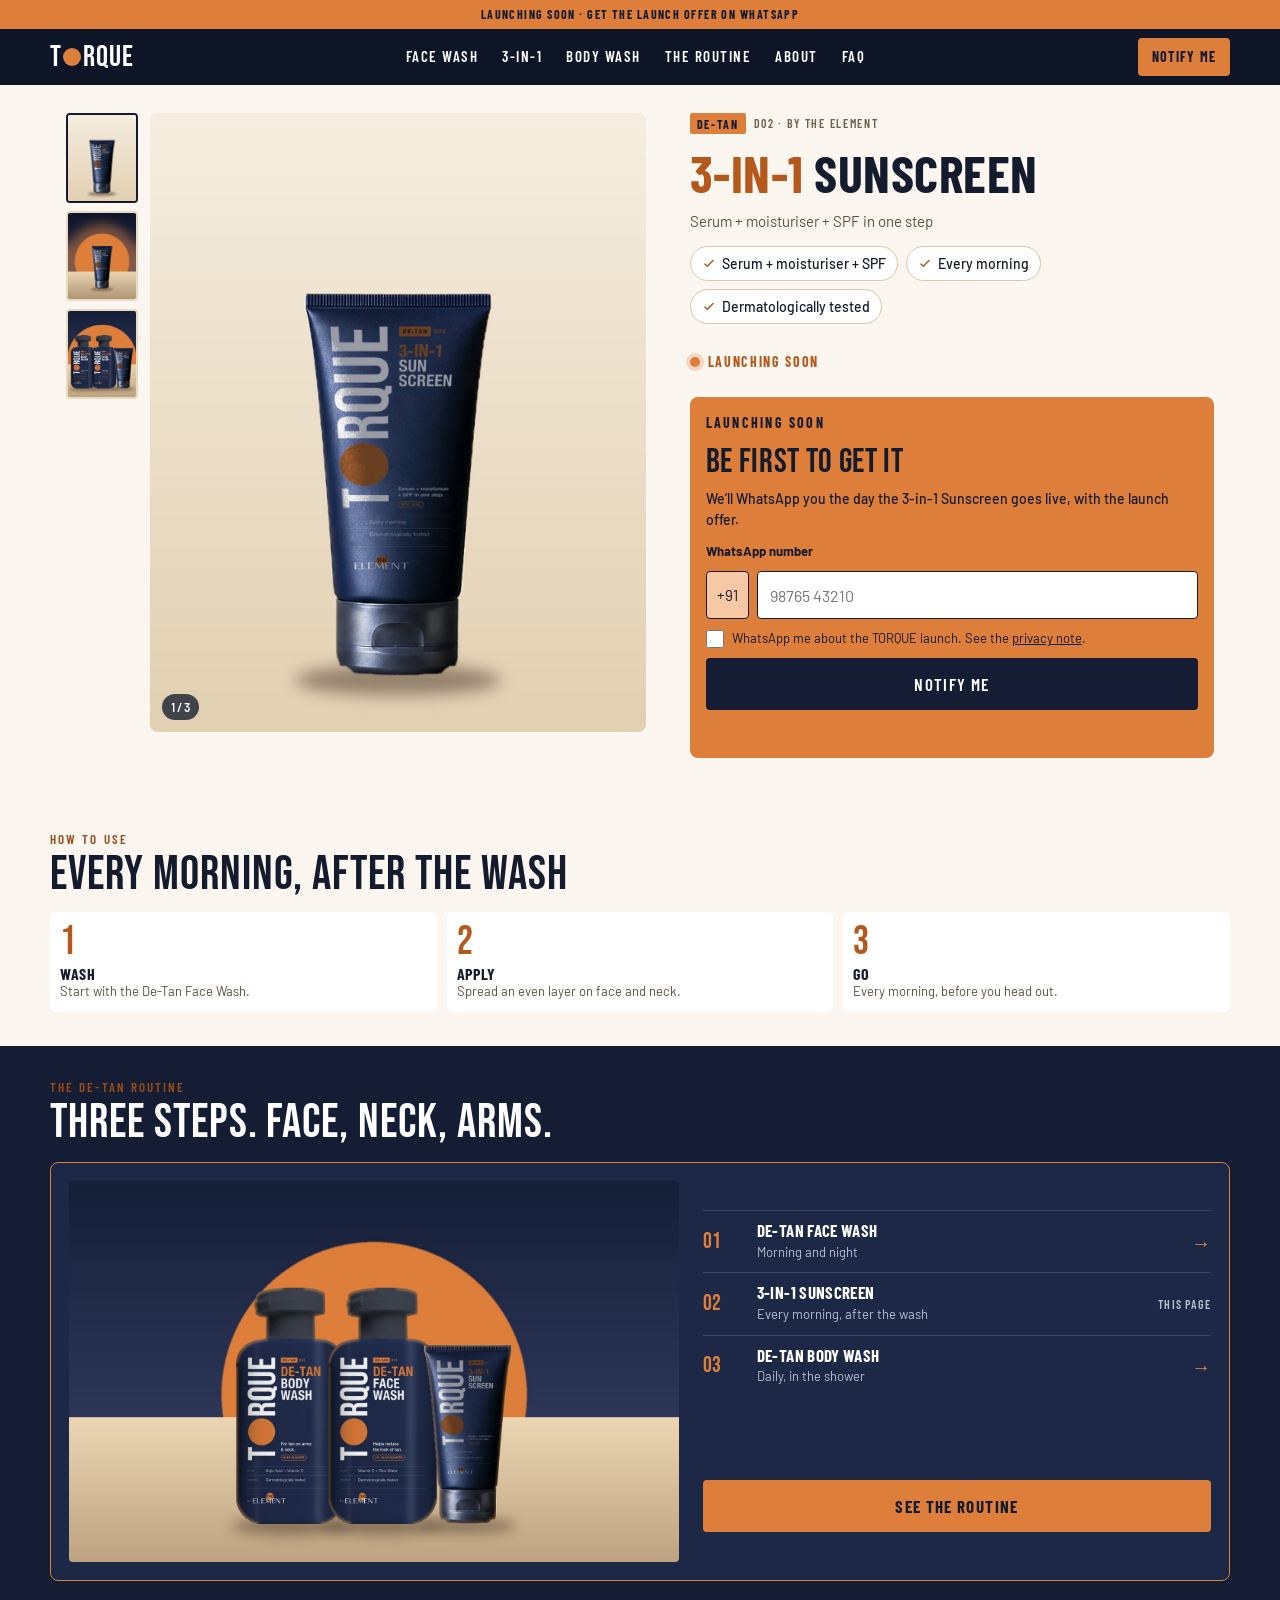
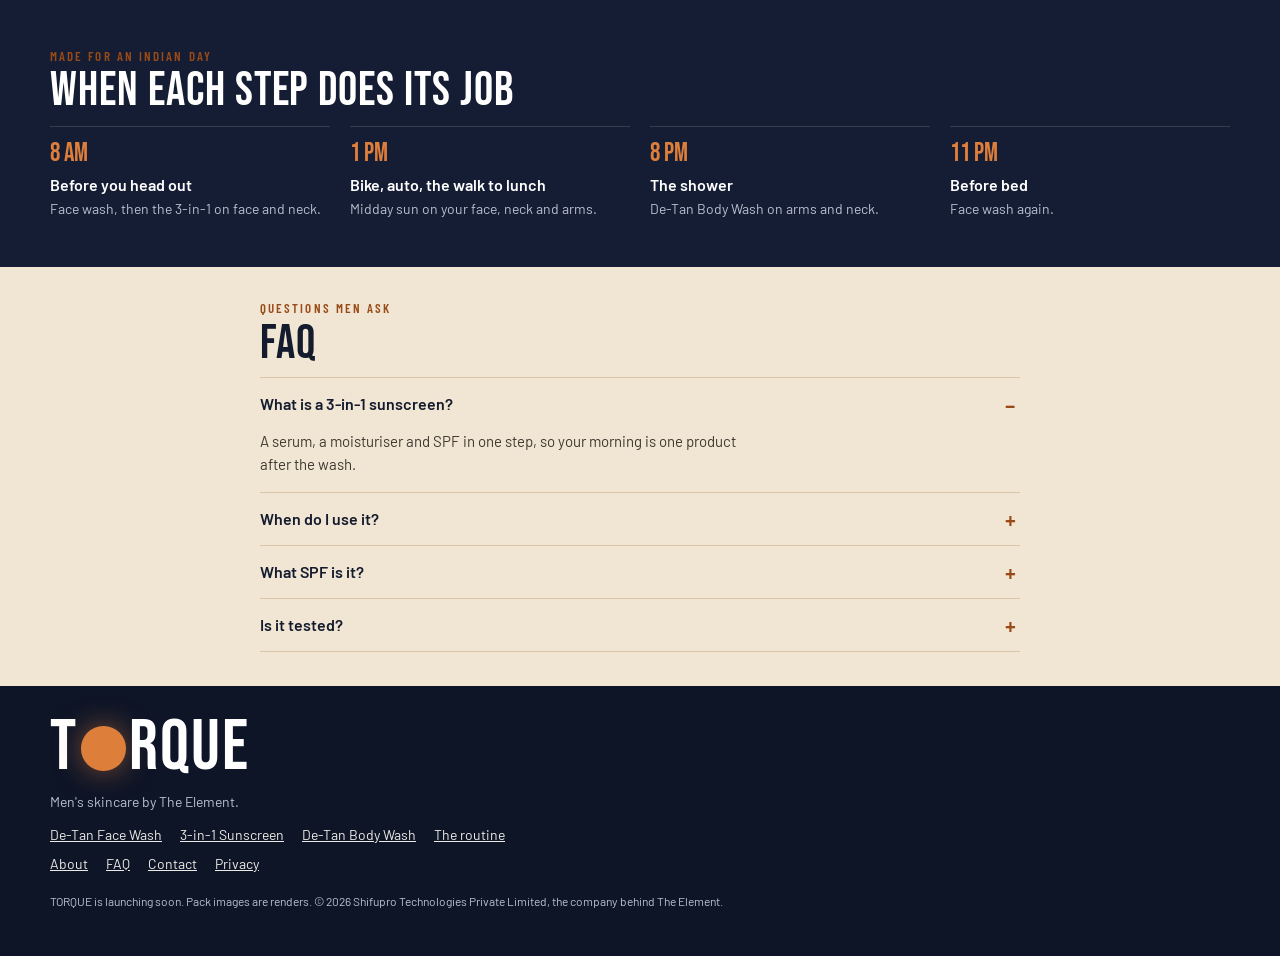
==== 3-in-1-sunscreen/index.html @ 4e51af09 "torquemen.com pre-launch site: home, 3 product pages, routine, about, FAQ, contact, privacy Co-Autho" ====
<!doctype html>
<html lang="en">
<head>
<meta charset="utf-8">
<meta name="viewport" content="width=device-width,initial-scale=1,viewport-fit=cover">
<title>TORQUE 3-in-1 Sunscreen · launching soon</title>
<meta name="description" content="TORQUE 3-in-1 Sunscreen: serum, moisturiser and SPF in one step. Every morning, after the De-Tan Face Wash.">
<meta name="robots" content="noindex, nofollow">
<meta name="theme-color" content="#0e1527">
<link rel="canonical" href="https://torquemen.com/3-in-1-sunscreen/">
<meta property="og:type" content="website">
<meta property="og:title" content="TORQUE 3-in-1 Sunscreen · launching soon">
<meta property="og:description" content="TORQUE 3-in-1 Sunscreen: serum, moisturiser and SPF in one step. Every morning, after the De-Tan Face Wash.">
<meta property="og:url" content="https://torquemen.com/3-in-1-sunscreen/">
<meta property="og:image" content="https://torquemen.com/img/og.jpg">
<link rel="icon" href="../favicon.svg" type="image/svg+xml">
<link rel="preconnect" href="https://fonts.googleapis.com">
<link rel="preconnect" href="https://fonts.gstatic.com" crossorigin>
<link rel="stylesheet" href="https://fonts.googleapis.com/css2?family=Barlow:wght@400;500;600;700&family=Barlow+Condensed:wght@500;600;700&family=Bebas+Neue&display=swap">
<link rel="stylesheet" href="../site.css">
</head>
<body class="light has-bar">
<a class="strip" href="#notify">Launching soon · get the launch offer on WhatsApp</a>
<header class="site wrap">
  <div class="in">
    <div style="display:flex;align-items:center;gap:4px">
      <button class="icon-btn menu-btn" type="button" aria-label="Menu" aria-expanded="false" aria-controls="menu"><svg width="24" height="24" viewBox="0 0 24 24" fill="none" stroke="currentColor" stroke-width="1.8" stroke-linecap="round" aria-hidden="true"><path d="M4 7h16M4 12h16M4 17h16"/></svg></button>
      <a class="mark" href="../" aria-label="TORQUE home"><span aria-hidden="true">T</span><i aria-hidden="true"></i><span aria-hidden="true">RQUE</span></a>
    </div>
    <nav class="main" aria-label="Main"><a href="../de-tan-face-wash/">Face wash</a><a href="../3-in-1-sunscreen/">3-in-1</a><a href="../de-tan-body-wash/">Body wash</a><a href="../routine/">The routine</a><a href="../about/">About</a><a href="../faq/">FAQ</a></nav>
    <a class="btn btn-sun hdr-cta" href="#notify">Notify me</a>
  </div>
</header>
<nav class="menu" id="menu" aria-label="Menu"><a href="../de-tan-face-wash/">Face wash<small>3% Niacinamide + Vitamin C + Rice Water</small></a><a href="../3-in-1-sunscreen/">3-in-1<small>Serum + moisturiser + SPF in one step</small></a><a href="../de-tan-body-wash/">Body wash<small>Niacinamide + Kojic Acid + Vitamin C</small></a><a href="../routine/">The routine<small>All 3, step by step</small></a><a href="../about/">About<small>TORQUE by The Element</small></a><a href="../faq/">FAQ</a><a href="../contact/">Contact</a></nav>
<main>
<div class="pdp">
  <section class="gallery" aria-label="Photos">
    <div class="stage"><img src="../img/sunscreen-sand.jpg" width="1200" height="1500" alt="TORQUE 3-in-1 Sunscreen, navy tube with an orange dot, on warm sand"><img src="../img/sunscreen-sun.jpg" width="1200" height="1500" alt="TORQUE 3-in-1 Sunscreen in front of a rising orange sun" hidden loading="lazy"><img src="../img/lineup-sun.jpg" width="1200" height="1500" alt="The TORQUE De-Tan routine: body wash, face wash and 3-in-1 sunscreen" hidden loading="lazy"><span class="count"><span id="shotNo">1</span> / 3</span></div>
    <div class="thumbs"><button type="button" aria-label="Photo 1" aria-pressed="true"><img src="../img/sunscreen-sand.jpg" alt="" loading="lazy"></button><button type="button" aria-label="Photo 2" aria-pressed="false"><img src="../img/sunscreen-sun.jpg" alt="" loading="lazy"></button><button type="button" aria-label="Photo 3" aria-pressed="false"><img src="../img/lineup-sun.jpg" alt="" loading="lazy"></button></div>
  </section>
  <section class="info" aria-labelledby="h1">
    <div class="tagrow"><span class="tag">DE-TAN</span><span>D02 · BY THE ELEMENT</span></div>
    <h1 id="h1"><em>3-in-1</em> Sunscreen</h1>
    <p class="sub">Serum + moisturiser + SPF in one step</p>
    <div class="chips"><span class="chip"><svg width="14" height="14" viewBox="0 0 24 24" fill="none" stroke="#b4581c" stroke-width="2.6" stroke-linecap="round" stroke-linejoin="round" aria-hidden="true"><path d="M5 12l4 4 10-10"/></svg>Serum + moisturiser + SPF</span><span class="chip"><svg width="14" height="14" viewBox="0 0 24 24" fill="none" stroke="#b4581c" stroke-width="2.6" stroke-linecap="round" stroke-linejoin="round" aria-hidden="true"><path d="M5 12l4 4 10-10"/></svg>Every morning</span><span class="chip"><svg width="14" height="14" viewBox="0 0 24 24" fill="none" stroke="#b4581c" stroke-width="2.6" stroke-linecap="round" stroke-linejoin="round" aria-hidden="true"><path d="M5 12l4 4 10-10"/></svg>Dermatologically tested</span></div>
    <p class="soon"><i aria-hidden="true"></i>Launching soon</p>
    <form class="signup" id="notify" novalidate>
  <p class="eyebrow">Launching soon</p>
  <h2 class="h2">Be first to get it</h2>
  <p>We’ll WhatsApp you the day the 3-in-1 Sunscreen goes live, with the launch offer.</p>
  <div class="fields" style="display:flex;flex-direction:column;gap:10px">
    <label class="l" for="wa-n">WhatsApp number</label>
    <div class="row"><span class="cc">+91</span><input id="wa-n" type="tel" inputmode="numeric" autocomplete="tel-national" placeholder="98765 43210" maxlength="16" required></div>
    <label class="consent"><input type="checkbox" required> <span>WhatsApp me about the TORQUE launch. See the <a href="../privacy/">privacy note</a>.</span></label>
    <button class="btn btn-night" type="submit">Notify me</button>
  </div>
  <div class="msg" role="status" aria-live="polite"></div>
</form>
  </section>
</div>
<section class="sec paper wrap" aria-labelledby="h-how">
  <div class="in"><p class="eyebrow">How to use</p><h2 class="h2" id="h-how" style="margin-bottom:14px">Every morning, after the wash</h2><div class="how"><div><b>1</b><strong>Wash</strong><span>Start with the De-Tan Face Wash.</span></div><div><b>2</b><strong>Apply</strong><span>Spread an even layer on face and neck.</span></div><div><b>3</b><strong>Go</strong><span>Every morning, before you head out.</span></div></div></div>
</section>

<section class="sec wrap night" aria-labelledby="h-routine">
  <div class="in"><p class="eyebrow">The De-Tan routine</p><h2 class="h2" id="h-routine" style="color:#fff;margin-bottom:16px">Three steps. Face, neck, arms.</h2><div class="rcard">
  <img class="pic" src="../img/lineup-sun.jpg" width="1600" height="1000" alt="The three TORQUE De-Tan packs in a row in front of a low orange sun" loading="lazy">
  <div class="rsteps"><a class="rstep" href="../de-tan-face-wash/"><b>01</b><div><strong>De-Tan Face Wash</strong><span>Morning and night</span></div><span class="arrow" aria-hidden="true">→</span></a><a class="rstep" href="../3-in-1-sunscreen/"><b>02</b><div><strong>3-in-1 Sunscreen</strong><span>Every morning, after the wash</span></div><span style="font:600 12px/1 var(--f-cond);letter-spacing:.1em;text-transform:uppercase;color:var(--mist2)">This page</span></a><a class="rstep" href="../de-tan-body-wash/"><b>03</b><div><strong>De-Tan Body Wash</strong><span>Daily, in the shower</span></div><span class="arrow" aria-hidden="true">→</span></a></div>
  <a class="btn btn-sun" href="../routine/">See the routine</a>
</div></div>
</section>
<section class="sec wrap night" aria-labelledby="h-day">
  <div class="in">
    <p class="eyebrow">Made for an Indian day</p>
    <h2 class="h2" id="h-day" style="color:#fff;margin-bottom:12px">When each step does its job</h2>
    <div class="times"><div class="time"><b>8 AM</b><div><strong>Before you head out</strong><span>Face wash, then the 3-in-1 on face and neck.</span></div></div><div class="time"><b>1 PM</b><div><strong>Bike, auto, the walk to lunch</strong><span>Midday sun on your face, neck and arms.</span></div></div><div class="time"><b>8 PM</b><div><strong>The shower</strong><span>De-Tan Body Wash on arms and neck.</span></div></div><div class="time"><b>11 PM</b><div><strong>Before bed</strong><span>Face wash again.</span></div></div></div>
  </div>
</section>
<section class="sec sand wrap" aria-labelledby="h-faq">
  <div class="in faq"><p class="eyebrow">Questions men ask</p><h2 class="h2" id="h-faq" style="margin-bottom:10px">FAQ</h2><div class="faq-list"><details open><summary>What is a 3-in-1 sunscreen?</summary><p>A serum, a moisturiser and SPF in one step, so your morning is one product after the wash.</p></details><details><summary>When do I use it?</summary><p>Every morning, after the De-Tan Face Wash, on face and neck.</p></details><details><summary>What SPF is it?</summary><p>We will share the full details at launch. Join the WhatsApp list to get them first.</p></details><details><summary>Is it tested?</summary><p>Yes. It is dermatologically tested.</p></details></div></div>
</section>
</main>
<footer class="site wrap">
  <div class="in">
    <span class="mark" role="img" aria-label="TORQUE"><span aria-hidden="true">T</span><i aria-hidden="true"></i><span aria-hidden="true">RQUE</span></span>
    <p>Men's skincare by The Element.</p>
    <nav aria-label="Products"><a href="../de-tan-face-wash/">De-Tan Face Wash</a><a href="../3-in-1-sunscreen/">3-in-1 Sunscreen</a><a href="../de-tan-body-wash/">De-Tan Body Wash</a><a href="../routine/">The routine</a></nav>
    <nav aria-label="Help"><a href="../about/">About</a><a href="../faq/">FAQ</a><a href="../contact/">Contact</a><a href="../privacy/">Privacy</a></nav>
    <p class="note">TORQUE is launching soon. Pack images are renders. © 2026 Shifupro Technologies Private Limited, the company behind The Element.</p>
  </div>
</footer>
<div class="bar" aria-label="Launch list">
  <div class="nm">3-in-1 Sunscreen<span>Launching soon</span></div>
  <a class="btn btn-sun" href="#notify">Notify me</a>
</div>
<div class="toast" id="toast" role="status" aria-live="polite"></div>
<script src="../site.js" defer></script>
</body>
</html>
---- site.css ----
/* torquemen.com · TORQUE by The Element · pre-launch site (Sun direction, 2026-11-12) */
:root{
  --night:#141d33; --deep:#0e1527; --deeper:#0b1120; --card:#1d2846; --reel:#26355a;
  --paper:#fbf7f0; --sand:#f1e6d4; --sand2:#e9dbc3; --sand3:#f9f3ea; --sandline:#d9c7a8;
  --rust:#9a4a17; --earth:#5a5040; --earth2:#3f3a30;
  --ink:#141b2d; --bone:#ecebe6; --mist:#c9cfdb; --mist2:#b9c0d0;
  --sun:#de7e3b; --sun-lt:#f0a46b;
  --f-mark:"Bebas Neue",Impact,"Arial Narrow",sans-serif;
  --f-cond:"Barlow Condensed","Arial Narrow","Helvetica Neue",sans-serif;
  --f-body:Barlow,"Helvetica Neue",Arial,sans-serif;
  --gl:max(16px,env(safe-area-inset-left,0px)); --gr:max(16px,env(safe-area-inset-right,0px));
}
*{box-sizing:border-box}
html{-webkit-text-size-adjust:100%;scroll-behavior:smooth;scroll-padding-top:72px}
body{margin:0;background:var(--deep);color:var(--bone);font:400 15px/1.5 var(--f-body);-webkit-font-smoothing:antialiased}
body.light{background:var(--paper);color:var(--ink)}
img{max-width:100%;display:block}
a{color:inherit}
button,input{font:inherit;color:inherit}
:focus-visible{outline:2px solid var(--sun);outline-offset:2px}
.wrap{padding-left:var(--gl);padding-right:var(--gr)}
.in{max-width:1180px;margin:0 auto}
.eyebrow{margin:0;font:600 13px/1.2 var(--f-cond);letter-spacing:.16em;text-transform:uppercase;color:var(--sun-lt)}
.light .eyebrow,.sand .eyebrow,.paper .eyebrow{color:var(--rust)}
.h2{margin:4px 0 0;font:400 36px/.95 var(--f-mark);letter-spacing:.02em}
.btn{display:inline-flex;align-items:center;justify-content:center;height:52px;padding:0 22px;border:0;border-radius:4px;font:700 17px/1 var(--f-cond);letter-spacing:.08em;text-transform:uppercase;text-decoration:none;cursor:pointer}
.btn-sun{background:var(--sun);color:var(--ink)}
.btn-ghost{background:transparent;color:#fff;border:1.5px solid var(--bone);font-weight:600}
.btn-night{background:var(--night);color:#fff;font-weight:600}
.btn-line{background:transparent;color:var(--ink);border:1.5px solid var(--ink);font-weight:600}
.mark{display:inline-flex;align-items:center;font:400 30px/1 var(--f-mark);letter-spacing:.03em;text-decoration:none;color:#fff}
.mark i{width:.6em;height:.6em;border-radius:50%;background:var(--sun);display:inline-block;margin:0 .05em}
.sand{background:var(--sand);color:var(--ink)}
.paper{background:var(--paper);color:var(--ink)}
.night{background:var(--night);color:var(--bone)}
section.sec{padding-top:34px;padding-bottom:34px}
.lede{margin:0;font-size:16px}
.sr{position:absolute;width:1px;height:1px;overflow:hidden;clip:rect(0 0 0 0);white-space:nowrap}

/* strip + header + nav */
.strip{display:block;background:var(--sun);color:var(--ink);font:700 12px/1.3 var(--f-cond);letter-spacing:.12em;text-transform:uppercase;text-align:center;padding:7px var(--gr) 6px var(--gl);text-decoration:none}
header.site{position:sticky;top:0;z-index:30;background:var(--deep)}
header.site .in{height:56px;display:flex;align-items:center;justify-content:space-between;gap:8px}
.icon-btn{width:44px;height:44px;display:flex;align-items:center;justify-content:center;background:none;border:0;cursor:pointer;color:#fff}
.hdr-cta{height:38px;padding:0 14px;font-size:14px}
nav.main{display:none}
.menu{display:none;background:var(--deep);border-top:1px solid rgba(236,235,230,.10);padding:8px var(--gr) 18px var(--gl)}
.menu.open{display:block}
.menu a{display:block;padding:12px 0;border-bottom:1px solid rgba(236,235,230,.08);font:600 18px/1.2 var(--f-cond);letter-spacing:.06em;text-transform:uppercase;text-decoration:none;color:#fff}
.menu a small{display:block;font:400 13px/1.3 var(--f-body);letter-spacing:0;text-transform:none;color:var(--mist2);margin-top:2px}

/* hero (home) */
.hero{display:grid;grid-template-columns:minmax(0,1fr);background:var(--night)}
.hero .pic{width:100%;height:auto;aspect-ratio:390/540;object-fit:cover}
.hero .txt{padding:22px var(--gr) 28px var(--gl);display:flex;flex-direction:column;gap:12px}
.hero h1{margin:0;font:400 62px/.88 var(--f-mark);letter-spacing:.01em;color:#fff}
.hero h1 em,.big em{font-style:normal;color:var(--sun)}
.hero .lede{color:var(--mist)}
.ctas{display:flex;flex-direction:column;gap:8px}
.trust{display:grid;grid-template-columns:repeat(3,minmax(0,1fr));gap:8px;padding-top:16px;padding-bottom:16px;border-top:1px solid rgba(236,235,230,.10)}
.trust div{display:flex;flex-direction:column;align-items:center;gap:4px;text-align:center;font-size:12px;line-height:1.3;color:var(--mist)}
.trust .dot{width:16px;height:16px;border-radius:50%;background:var(--sun);margin:3px}

/* sun clock */
.arc{width:100%;max-width:520px;height:auto;margin:6px auto 0}
.clock{display:grid;grid-template-columns:repeat(3,minmax(0,1fr));gap:10px;text-align:center;max-width:620px;margin:0 auto}
.clock b{display:block;font:400 26px/1 var(--f-mark);color:var(--rust)}
.clock span{font-size:13px;line-height:1.35}

/* range cards */
.head{display:flex;justify-content:space-between;align-items:flex-end;gap:12px;margin-bottom:14px}
.head a{font-size:14px;font-weight:600}
.cards{display:flex;gap:10px;overflow-x:auto;padding-bottom:2px;scroll-snap-type:x mandatory}
.card{flex:none;width:172px;background:var(--sand3);border-radius:8px;overflow:hidden;display:flex;flex-direction:column;scroll-snap-align:start;color:var(--ink);text-decoration:none}
.card .shot{height:196px;display:flex;align-items:flex-end;justify-content:center;background:var(--sand2);padding-bottom:10px}
.card .shot img{height:176px;width:auto}
.card .shot img.tube{height:134px}
.card .body{padding:10px;display:flex;flex-direction:column;gap:4px;flex-grow:1}
.card .code{font:600 12px/1.2 var(--f-cond);letter-spacing:.14em;text-transform:uppercase;color:var(--rust)}
.card .nm{font:700 18px/1.05 var(--f-cond);letter-spacing:.02em;text-transform:uppercase}
.card .ds{font-size:13px;line-height:1.35;color:var(--earth);flex-grow:1}
.card .go{margin-top:6px;height:40px;display:flex;align-items:center;justify-content:center;border-radius:4px;background:var(--night);color:#fff;font:600 15px/1 var(--f-cond);letter-spacing:.08em;text-transform:uppercase}

/* routine card */
.rcard{position:relative;background:var(--card);border:1.5px solid var(--sun);border-radius:8px;padding:12px;display:grid;grid-template-columns:minmax(0,1fr);gap:12px;color:var(--bone)}
.rcard .pic{width:100%;height:auto;aspect-ratio:16/10;object-fit:cover;border-radius:4px}
.rsteps{display:flex;flex-direction:column}
.rstep{display:grid;grid-template-columns:44px minmax(0,1fr) auto;gap:10px;align-items:center;padding:10px 0;border-top:1px solid rgba(236,235,230,.14);text-decoration:none}
.rstep b{font:400 22px/1 var(--f-mark);color:var(--sun)}
.rstep strong{display:block;font:700 17px/1.1 var(--f-cond);letter-spacing:.02em;text-transform:uppercase;color:#fff}
.rstep span{font-size:13px;color:var(--mist2)}
.rstep .arrow{color:var(--sun);font-size:20px}

/* actives */
.actives{display:grid;grid-template-columns:minmax(0,1fr)}
.active{display:grid;grid-template-columns:30px 82px minmax(0,1fr);gap:10px;align-items:center;padding:12px 0;border-top:1px solid var(--sandline)}
.active i{width:22px;height:22px;border-radius:50%;background:var(--sun)}
.active b{font:400 32px/.9 var(--f-mark)}
.active strong{display:block;font-size:15px}
.active span{font-size:13px;color:var(--earth)}

/* day timeline */
.times{display:grid;grid-template-columns:minmax(0,1fr)}
.time{display:grid;grid-template-columns:70px minmax(0,1fr);gap:12px;padding:14px 0;border-top:1px solid rgba(236,235,230,.16)}
.time b{font:400 26px/1 var(--f-mark);color:var(--sun)}
.time strong{display:block;font-size:16px;font-weight:600;color:#fff}
.time span{font-size:14px;color:var(--mist2)}

/* sign-up */
.signup{background:var(--sun);color:var(--ink);border-radius:8px;padding:18px 16px;display:flex;flex-direction:column;gap:10px;max-width:560px}
.signup .eyebrow{color:var(--ink);font-weight:700}
.signup .h2{font-size:34px}
.signup p{margin:0;font-size:14px;font-weight:500}
.signup label.l{font-size:13px;font-weight:700;padding-top:2px}
.signup .row{display:flex;gap:8px}
.signup .cc{flex:none;height:48px;display:flex;align-items:center;padding:0 10px;border:1.5px solid var(--ink);border-radius:4px;background:#f6c9a4}
.signup input[type=tel]{flex-grow:1;min-width:0;height:48px;border:1.5px solid var(--ink);border-radius:4px;padding:0 12px;font-size:16px;color:var(--ink);background:#fff}
.signup .consent{display:flex;gap:8px;align-items:flex-start;font-size:13px;line-height:1.4}
.signup .consent input{width:18px;height:18px;margin:1px 0 0;flex:none;accent-color:var(--night)}
.signup .btn{width:100%}
.signup .msg{min-height:20px;font-size:14px;font-weight:700}
.signup .msg.err{color:#6e1a0a}
.signup.done .fields{display:none}

/* product page */
.pdp{display:grid;grid-template-columns:minmax(0,1fr)}
.gallery .stage{position:relative;aspect-ratio:4/5;background:var(--sand2);overflow:hidden}
.gallery .stage img{position:absolute;inset:0;width:100%;height:100%;object-fit:cover}
.gallery .stage img[hidden]{display:none}
.count{position:absolute;left:12px;bottom:12px;background:rgba(20,27,45,.78);color:#fff;font-size:12px;font-weight:600;padding:4px 9px;border-radius:999px}
.thumbs{display:flex;gap:8px;padding:12px var(--gr) 12px var(--gl);overflow-x:auto}
.thumbs button{flex:none;width:52px;height:64px;padding:0;border-radius:4px;overflow:hidden;background:var(--sand2);cursor:pointer;border:2px solid transparent}
.thumbs button[aria-pressed="true"]{border-color:var(--ink)}
.thumbs img{width:100%;height:100%;object-fit:cover}
.info{padding:8px var(--gr) 28px var(--gl);display:flex;flex-direction:column;gap:12px}
.tagrow{display:flex;align-items:center;gap:8px;flex-wrap:wrap}
.tag{background:var(--sun);color:var(--ink);font:700 12px/1 var(--f-cond);letter-spacing:.14em;padding:5px 7px 4px;border-radius:2px}
.tagrow span:last-child{font:600 12px/1 var(--f-cond);letter-spacing:.14em;color:#6b6250}
.info h1{margin:0;font:700 38px/1 var(--f-cond);letter-spacing:.01em;text-transform:uppercase}
.info h1 em{font-style:normal;color:#b4581c}
.sub{margin:0;color:var(--earth)}
.chips{display:flex;flex-wrap:wrap;gap:8px;padding-top:2px}
.chip{display:inline-flex;align-items:center;gap:6px;border:1px solid var(--sandline);border-radius:999px;padding:6px 11px;font-size:14px;font-weight:500;background:#fff}
.soon{display:flex;align-items:center;gap:8px;font:700 14px/1.2 var(--f-cond);letter-spacing:.12em;text-transform:uppercase;color:#b4581c;padding-top:4px}
.soon i{width:10px;height:10px;border-radius:50%;background:var(--sun);box-shadow:0 0 0 4px rgba(222,126,59,.25)}
.how{display:grid;grid-template-columns:repeat(3,minmax(0,1fr));gap:10px}
.how div{background:#fff;border-radius:6px;padding:12px 10px}
.how b{display:block;font:400 40px/.9 var(--f-mark);color:#b4581c}
.how strong{display:block;margin-top:4px;font:700 16px/1.2 var(--f-cond);letter-spacing:.04em;text-transform:uppercase}
.how span{display:block;font-size:13px;color:var(--earth);line-height:1.35}

/* phone sticky bar */
.bar{position:fixed;left:0;right:0;bottom:0;z-index:25;background:var(--deep);border-top:1px solid rgba(236,235,230,.12);padding:10px var(--gr) calc(10px + env(safe-area-inset-bottom,0px)) var(--gl);display:flex;align-items:center;gap:10px;transform:translateY(110%);transition:transform .25s}
.bar.show{transform:none}
.bar .nm{flex-grow:1;min-width:0;font:600 15px/1.15 var(--f-cond);letter-spacing:.04em;text-transform:uppercase;color:#fff}
.bar .nm span{display:block;font:400 12px/1.2 var(--f-body);letter-spacing:0;text-transform:none;color:var(--mist2)}
.bar .btn{height:46px;padding:0 18px;font-size:16px}

/* faq + prose */
.faq{max-width:760px}
.faq-list{border-bottom:1px solid var(--sandline)}
details{border-top:1px solid var(--sandline)}
summary{list-style:none;display:flex;justify-content:space-between;align-items:center;gap:12px;padding:15px 0;font-size:16px;font-weight:600;line-height:1.35;cursor:pointer}
summary::-webkit-details-marker{display:none}
summary::after{content:"+";flex:none;width:20px;text-align:center;font-size:22px;line-height:1;color:var(--rust)}
details[open] summary::after{content:"\2013"}
details p{margin:0 0 16px;font-size:15px;line-height:1.55;color:var(--earth2);max-width:62ch}
.prose{max-width:720px;font-size:16px;line-height:1.65;color:var(--earth2)}
.prose h1{margin:0 0 10px;font:400 52px/.92 var(--f-mark);color:var(--ink)}
.prose h2{margin:28px 0 6px;font:700 20px/1.2 var(--f-cond);letter-spacing:.04em;text-transform:uppercase;color:var(--ink)}
.prose p,.prose ul{margin:0 0 12px}
.prose li{margin:0 0 6px}
.prose a{color:#b4581c}
.page-top{padding-top:30px;padding-bottom:10px}
.big{margin:0;font:400 58px/.9 var(--f-mark);color:var(--ink)}
.contact-list{display:grid;gap:12px;max-width:560px}
.contact-list a,.contact-list div{display:block;background:#fff;border-radius:8px;padding:14px 16px;text-decoration:none;color:var(--ink)}
.contact-list b{display:block;font:600 12px/1.2 var(--f-cond);letter-spacing:.16em;text-transform:uppercase;color:#b4581c;margin-bottom:4px}

/* footer */
footer.site{background:var(--deep);color:var(--bone);padding-top:30px;padding-bottom:34px}
footer .mark{font-size:72px;line-height:.9}
footer .mark i{width:.62em;height:.62em;margin:0 .04em;box-shadow:0 0 28px rgba(222,126,59,.55)}
footer p{margin:10px 0 12px;font-size:14px;color:var(--mist2)}
footer nav{display:flex;flex-wrap:wrap;gap:6px 18px;font-size:14px;margin-top:8px}
footer .note{margin-top:18px;font-size:12px;color:var(--mist2)}
body.has-bar footer.site{padding-bottom:110px}

.toast{position:fixed;left:50%;bottom:calc(84px + env(safe-area-inset-bottom,0px));transform:translateX(-50%);z-index:40;background:#fff;color:var(--ink);font-size:14px;padding:10px 14px;border-radius:6px;max-width:calc(100% - 32px);text-align:center;opacity:0;pointer-events:none;transition:opacity .2s}
.toast.show{opacity:1}

@media (min-width:900px){
  nav.main{display:flex;gap:24px;font:600 15px/1 var(--f-cond);letter-spacing:.1em;text-transform:uppercase}
  nav.main a{text-decoration:none;color:#fff}
  nav.main a:hover{color:var(--sun-lt)}
  .menu-btn,.menu{display:none!important}
  .hero{grid-template-columns:minmax(0,1fr) minmax(0,1fr);align-items:center;max-width:1180px;margin:0 auto;padding:28px var(--gr) 36px var(--gl);gap:48px;background:transparent}
  .hero .pic{order:2;border-radius:8px;max-height:760px}
  .hero .txt{order:1;padding:0}
  .hero h1{font-size:104px}
  .hero .lede{font-size:19px;max-width:30ch}
  .ctas{flex-direction:row}
  .h2{font-size:48px}
  .trust{max-width:760px;margin:0 auto}
  .trust div{font-size:14px}
  .cards{display:grid;grid-template-columns:repeat(3,minmax(0,1fr));gap:16px;overflow:visible}
  .card{width:auto}
  .card .shot{height:300px}
  .card .shot img{height:270px}
  .card .shot img.tube{height:205px}
  .rcard{grid-template-columns:minmax(0,1.2fr) minmax(0,1fr);gap:24px;padding:18px;align-items:center}
  .rcard .pic{grid-row:span 2}
  .actives{grid-template-columns:repeat(2,minmax(0,1fr));column-gap:32px}
  .times{grid-template-columns:repeat(4,minmax(0,1fr));gap:20px}
  .time{grid-template-columns:1fr;gap:6px}
  .pdp{grid-template-columns:minmax(0,1.05fr) minmax(0,.95fr);gap:44px;max-width:1180px;margin:0 auto;padding:28px var(--gr) 40px var(--gl)}
  .gallery{display:grid;grid-template-columns:72px minmax(0,1fr);gap:12px;align-items:start;position:sticky;top:76px}
  .gallery .stage{order:2;border-radius:8px}
  .thumbs{order:1;flex-direction:column;padding:0;overflow:visible}
  .thumbs button{width:72px;height:90px}
  .info{padding:0}
  .info h1{font-size:52px}
  .bar{display:none}
  body.has-bar footer.site{padding-bottom:34px}
  .toast{bottom:32px}
  .big{font-size:88px}
  .prose h1{font-size:72px}
}
@media (prefers-reduced-motion:reduce){html{scroll-behavior:auto}.toast,.bar{transition:none}}
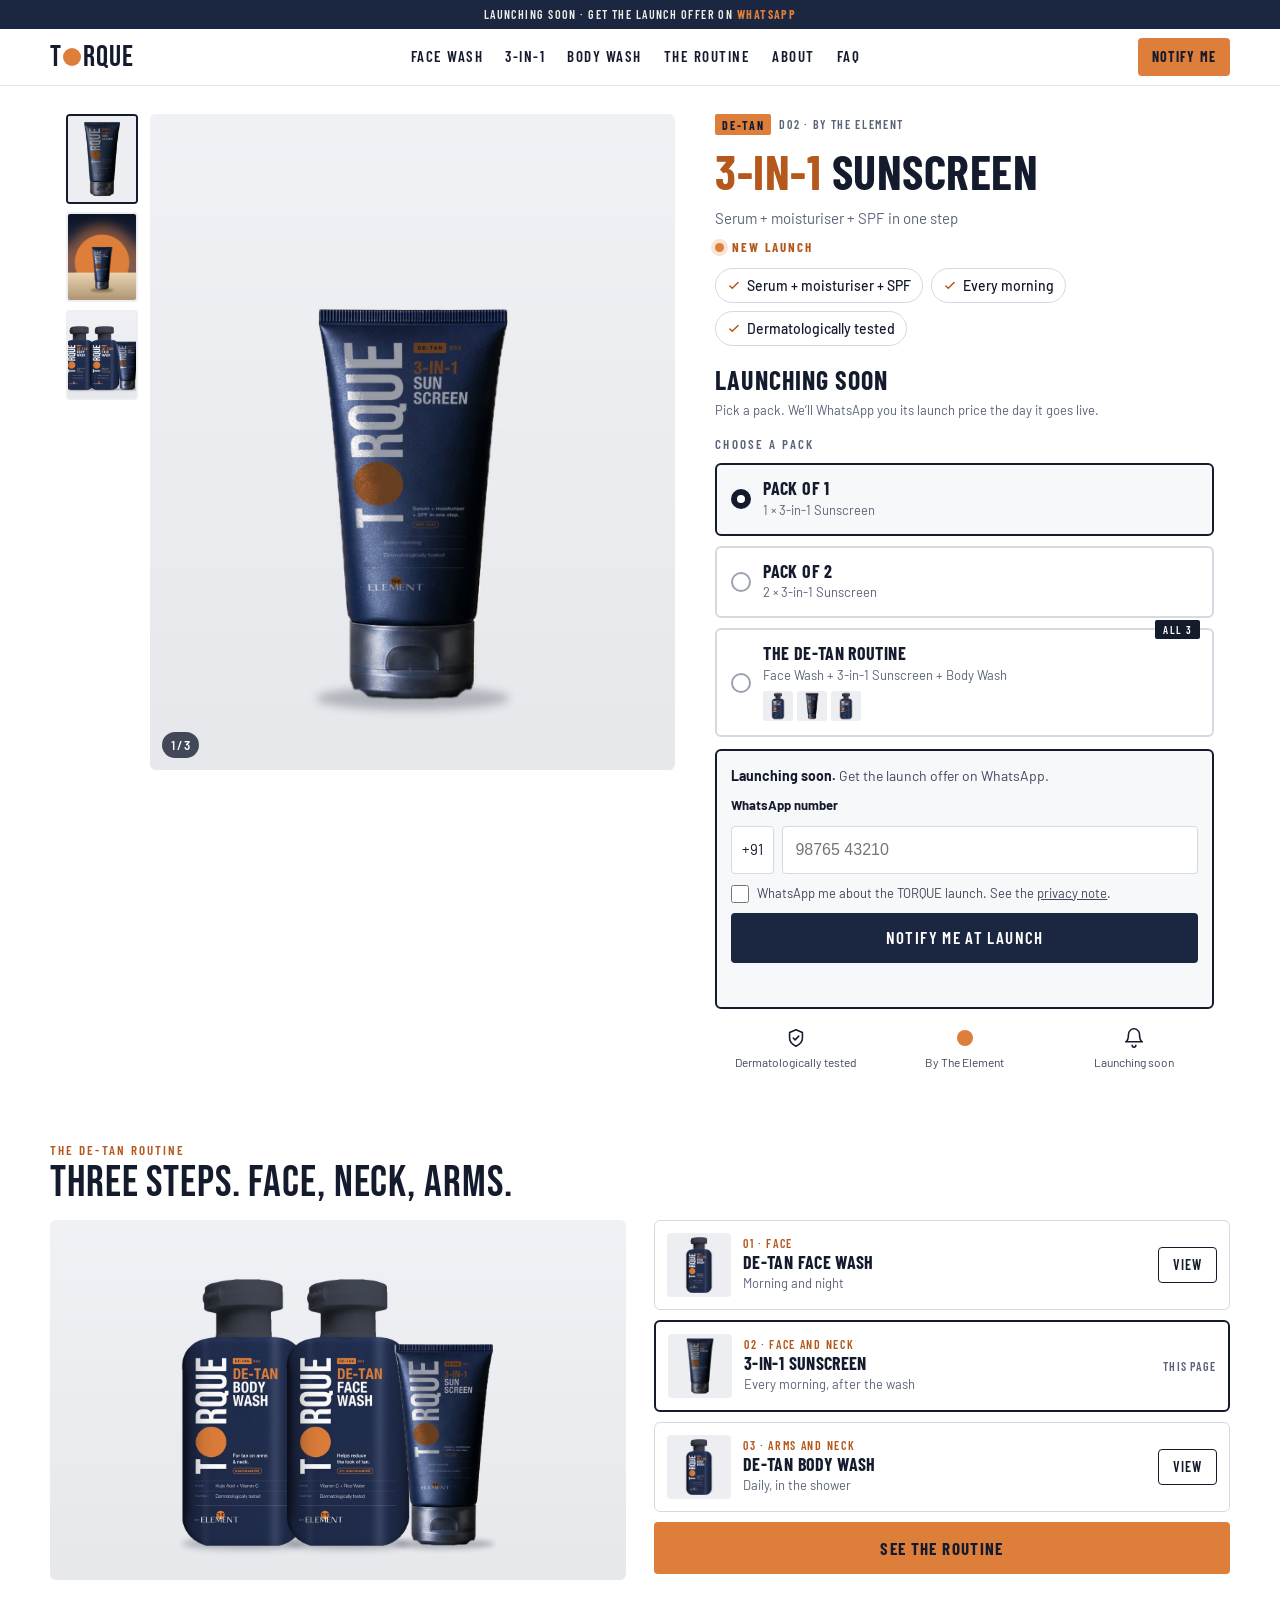
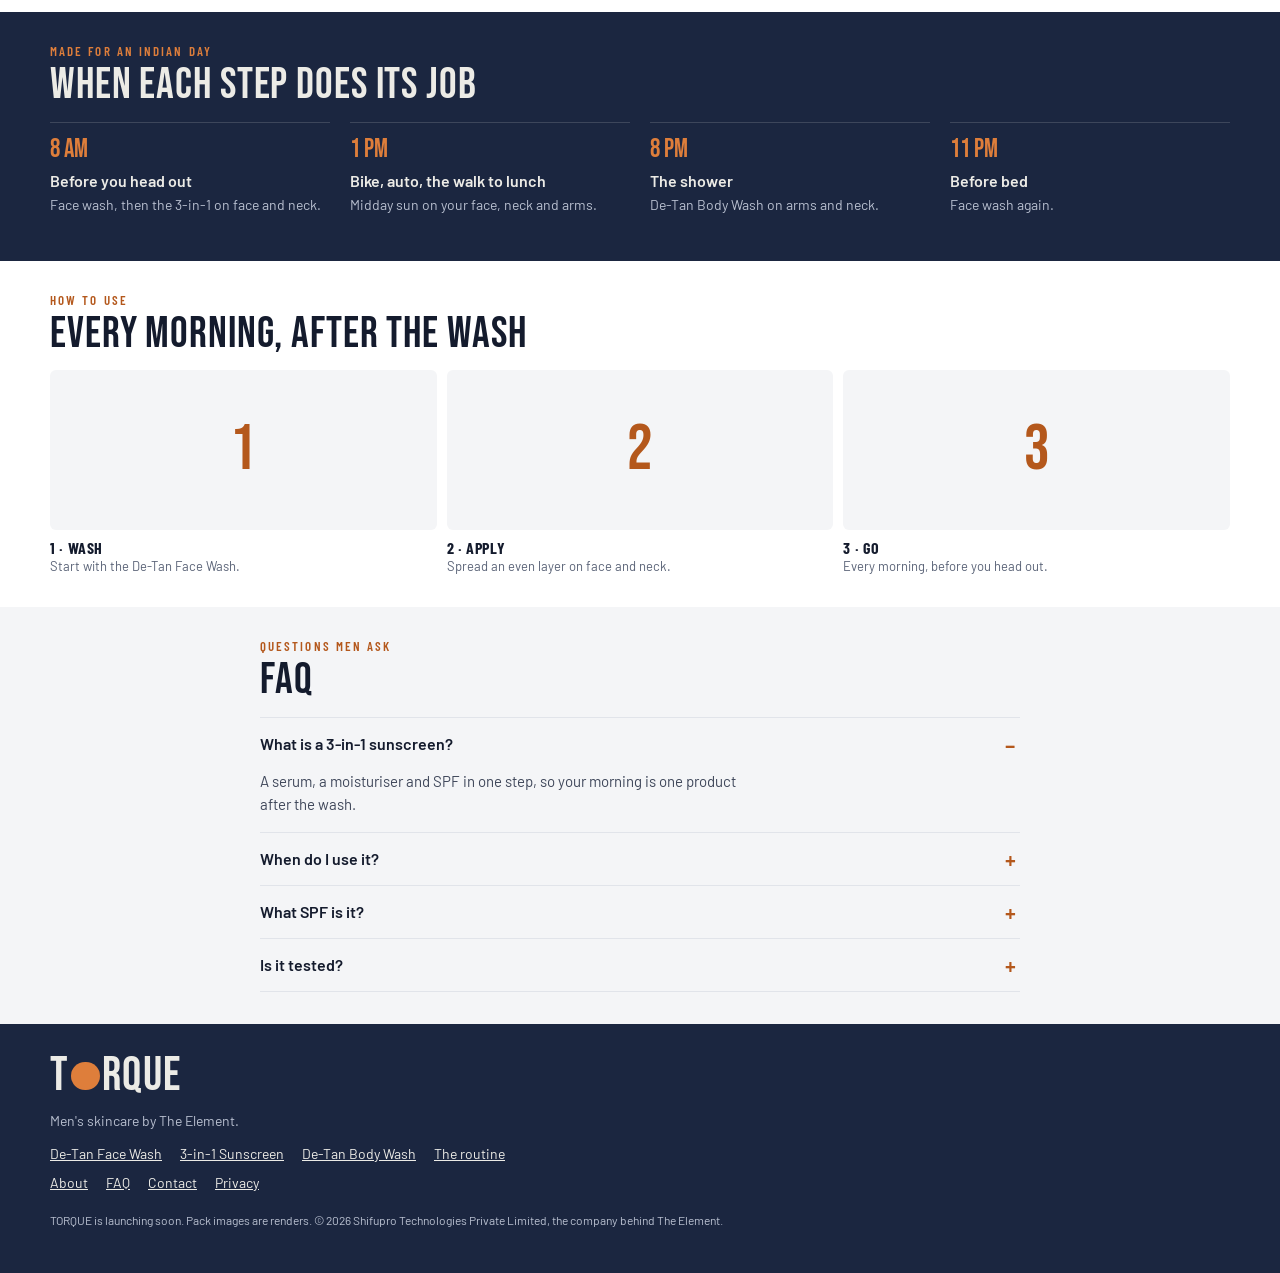
==== commit 45fd3a30: "Product pages back to the earlier design (light grey, pack cards, routine steps); pack choice saved " ====
--- a/3-in-1-sunscreen/index.html
+++ b/3-in-1-sunscreen/index.html
@@ -17,67 +17,113 @@
 <link rel="preconnect" href="https://fonts.googleapis.com">
 <link rel="preconnect" href="https://fonts.gstatic.com" crossorigin>
 <link rel="stylesheet" href="https://fonts.googleapis.com/css2?family=Barlow:wght@400;500;600;700&family=Barlow+Condensed:wght@500;600;700&family=Bebas+Neue&display=swap">
-<link rel="stylesheet" href="../site.css">
+<link rel="stylesheet" href="../pdp.css">
 </head>
-<body class="light has-bar">
-<a class="strip" href="#notify">Launching soon · get the launch offer on WhatsApp</a>
+<body class="">
+<a class="strip" href="#notify">Launching soon · get the launch offer on <b>WhatsApp</b></a>
 <header class="site wrap">
   <div class="in">
-    <div style="display:flex;align-items:center;gap:4px">
+    <div class="lhs">
       <button class="icon-btn menu-btn" type="button" aria-label="Menu" aria-expanded="false" aria-controls="menu"><svg width="24" height="24" viewBox="0 0 24 24" fill="none" stroke="currentColor" stroke-width="1.8" stroke-linecap="round" aria-hidden="true"><path d="M4 7h16M4 12h16M4 17h16"/></svg></button>
       <a class="mark" href="../" aria-label="TORQUE home"><span aria-hidden="true">T</span><i aria-hidden="true"></i><span aria-hidden="true">RQUE</span></a>
     </div>
     <nav class="main" aria-label="Main"><a href="../de-tan-face-wash/">Face wash</a><a href="../3-in-1-sunscreen/">3-in-1</a><a href="../de-tan-body-wash/">Body wash</a><a href="../routine/">The routine</a><a href="../about/">About</a><a href="../faq/">FAQ</a></nav>
-    <a class="btn btn-sun hdr-cta" href="#notify">Notify me</a>
+    <a class="btn btn-tan hdr-cta" href="#notify">Notify me</a>
   </div>
 </header>
 <nav class="menu" id="menu" aria-label="Menu"><a href="../de-tan-face-wash/">Face wash<small>3% Niacinamide + Vitamin C + Rice Water</small></a><a href="../3-in-1-sunscreen/">3-in-1<small>Serum + moisturiser + SPF in one step</small></a><a href="../de-tan-body-wash/">Body wash<small>Niacinamide + Kojic Acid + Vitamin C</small></a><a href="../routine/">The routine<small>All 3, step by step</small></a><a href="../about/">About<small>TORQUE by The Element</small></a><a href="../faq/">FAQ</a><a href="../contact/">Contact</a></nav>
 <main>
-<div class="pdp">
-  <section class="gallery" aria-label="Photos">
-    <div class="stage"><img src="../img/sunscreen-sand.jpg" width="1200" height="1500" alt="TORQUE 3-in-1 Sunscreen, navy tube with an orange dot, on warm sand"><img src="../img/sunscreen-sun.jpg" width="1200" height="1500" alt="TORQUE 3-in-1 Sunscreen in front of a rising orange sun" hidden loading="lazy"><img src="../img/lineup-sun.jpg" width="1200" height="1500" alt="The TORQUE De-Tan routine: body wash, face wash and 3-in-1 sunscreen" hidden loading="lazy"><span class="count"><span id="shotNo">1</span> / 3</span></div>
-    <div class="thumbs"><button type="button" aria-label="Photo 1" aria-pressed="true"><img src="../img/sunscreen-sand.jpg" alt="" loading="lazy"></button><button type="button" aria-label="Photo 2" aria-pressed="false"><img src="../img/sunscreen-sun.jpg" alt="" loading="lazy"></button><button type="button" aria-label="Photo 3" aria-pressed="false"><img src="../img/lineup-sun.jpg" alt="" loading="lazy"></button></div>
+<div class="top">
+  <section class="gallery" aria-label="Product photos">
+    <div class="stage"><img class="slide" src="../img/sunscreen-grey.jpg" width="1200" height="1500" alt="TORQUE 3-in-1 Sunscreen, navy tube with an orange dot, on light grey"><img class="slide" src="../img/sunscreen-sun.jpg" width="1200" height="1500" alt="TORQUE 3-in-1 Sunscreen in front of a rising orange sun" hidden loading="lazy"><img class="slide" src="../img/lineup-grey.jpg" width="1200" height="1500" alt="The TORQUE De-Tan routine: body wash, face wash and 3-in-1 sunscreen in a row" hidden loading="lazy"><span class="count"><span id="shotNo">1</span> / 3</span></div>
+    <div class="thumbs" role="group" aria-label="Choose a photo"><button type="button" aria-label="Photo 1" aria-pressed="true"><img src="../img/thumb-sunscreen.jpg" alt="" loading="lazy"></button><button type="button" aria-label="Photo 2" aria-pressed="false"><img src="../img/sunscreen-sun.jpg" alt="" loading="lazy"></button><button type="button" aria-label="Photo 3" aria-pressed="false"><img src="../img/lineup-grey.jpg" alt="" loading="lazy"></button></div>
   </section>
-  <section class="info" aria-labelledby="h1">
+
+  <section class="buy" aria-label="Product">
     <div class="tagrow"><span class="tag">DE-TAN</span><span>D02 · BY THE ELEMENT</span></div>
     <h1 id="h1"><em>3-in-1</em> Sunscreen</h1>
     <p class="sub">Serum + moisturiser + SPF in one step</p>
+    <p class="newl"><i aria-hidden="true"></i>New launch</p>
     <div class="chips"><span class="chip"><svg width="14" height="14" viewBox="0 0 24 24" fill="none" stroke="#b4581c" stroke-width="2.6" stroke-linecap="round" stroke-linejoin="round" aria-hidden="true"><path d="M5 12l4 4 10-10"/></svg>Serum + moisturiser + SPF</span><span class="chip"><svg width="14" height="14" viewBox="0 0 24 24" fill="none" stroke="#b4581c" stroke-width="2.6" stroke-linecap="round" stroke-linejoin="round" aria-hidden="true"><path d="M5 12l4 4 10-10"/></svg>Every morning</span><span class="chip"><svg width="14" height="14" viewBox="0 0 24 24" fill="none" stroke="#b4581c" stroke-width="2.6" stroke-linecap="round" stroke-linejoin="round" aria-hidden="true"><path d="M5 12l4 4 10-10"/></svg>Dermatologically tested</span></div>
-    <p class="soon"><i aria-hidden="true"></i>Launching soon</p>
+    <div class="price"><span class="now soon">Launching soon</span></div>
+    <p class="tax">Pick a pack. We’ll WhatsApp you its launch price the day it goes live.</p>
+    <p class="label" id="packLabel">Choose a pack</p>
+    <div class="packs" role="radiogroup" aria-labelledby="packLabel"><button class="pack" type="button" role="radio" aria-checked="true" data-pack="Pack of 1">
+        <span class="dot" aria-hidden="true"></span>
+        <span class="txt"><span class="t">Pack of 1</span><span class="s">1 × 3-in-1 Sunscreen</span></span>
+        
+      </button><button class="pack" type="button" role="radio" aria-checked="false" data-pack="Pack of 2">
+        <span class="dot" aria-hidden="true"></span>
+        <span class="txt"><span class="t">Pack of 2</span><span class="s">2 × 3-in-1 Sunscreen</span></span>
+        
+      </button><button class="pack" type="button" role="radio" aria-checked="false" data-pack="The De-Tan Routine">
+        <span class="dot" aria-hidden="true"></span>
+        <span class="txt"><span class="t">The De-Tan Routine</span><span class="s">Face Wash + 3-in-1 Sunscreen + Body Wash</span><span class="minis"><img src="../img/thumb-facewash.jpg" alt=""><img src="../img/thumb-sunscreen.jpg" alt=""><img src="../img/thumb-bodywash.jpg" alt=""></span></span>
+        <span class="badge">All 3</span>
+      </button></div>
     <form class="signup" id="notify" novalidate>
-  <p class="eyebrow">Launching soon</p>
-  <h2 class="h2">Be first to get it</h2>
-  <p>We’ll WhatsApp you the day the 3-in-1 Sunscreen goes live, with the launch offer.</p>
-  <div class="fields" style="display:flex;flex-direction:column;gap:10px">
-    <label class="l" for="wa-n">WhatsApp number</label>
-    <div class="row"><span class="cc">+91</span><input id="wa-n" type="tel" inputmode="numeric" autocomplete="tel-national" placeholder="98765 43210" maxlength="16" required></div>
-    <label class="consent"><input type="checkbox" required> <span>WhatsApp me about the TORQUE launch. See the <a href="../privacy/">privacy note</a>.</span></label>
-    <button class="btn btn-night" type="submit">Notify me</button>
-  </div>
-  <div class="msg" role="status" aria-live="polite"></div>
-</form>
+      <p class="lead"><b>Launching soon.</b> Get the launch offer on WhatsApp.</p>
+      <div class="fields">
+        <label class="l" for="wa-n">WhatsApp number</label>
+        <div class="row"><span class="cc">+91</span><input id="wa-n" type="tel" inputmode="numeric" autocomplete="tel-national" placeholder="98765 43210" maxlength="16" required></div>
+        <label class="consent"><input type="checkbox" required> <span>WhatsApp me about the TORQUE launch. See the <a href="../privacy/">privacy note</a>.</span></label>
+        <button class="btn btn-navy" type="submit">Notify me at launch</button>
+      </div>
+      <div class="msg" role="status" aria-live="polite"></div>
+    </form>
+    <div class="trust">
+      <div><svg width="22" height="22" viewBox="0 0 24 24" fill="none" stroke="#141b2d" stroke-width="1.7" stroke-linecap="round" stroke-linejoin="round" aria-hidden="true"><path d="M12 3l7 3v6c0 4-3 7-7 9-4-2-7-5-7-9V6z"/><path d="M9 12l2 2 4-4"/></svg>Dermatologically tested</div>
+      <div><span aria-hidden="true" style="width:22px;height:22px;display:flex;align-items:center;justify-content:center"><span style="width:16px;height:16px;border-radius:50%;background:#de7e3b"></span></span>By The Element</div>
+      <div><svg width="22" height="22" viewBox="0 0 24 24" fill="none" stroke="#141b2d" stroke-width="1.7" stroke-linecap="round" stroke-linejoin="round" aria-hidden="true"><path d="M6 8a6 6 0 0 1 12 0c0 7 3 8 3 8H3s3-1 3-8"/><path d="M10 20a2 2 0 0 0 4 0"/></svg>Launching soon</div>
+    </div>
   </section>
 </div>
-<section class="sec paper wrap" aria-labelledby="h-how">
-  <div class="in"><p class="eyebrow">How to use</p><h2 class="h2" id="h-how" style="margin-bottom:14px">Every morning, after the wash</h2><div class="how"><div><b>1</b><strong>Wash</strong><span>Start with the De-Tan Face Wash.</span></div><div><b>2</b><strong>Apply</strong><span>Spread an even layer on face and neck.</span></div><div><b>3</b><strong>Go</strong><span>Every morning, before you head out.</span></div></div></div>
+
+<section class="sec wrap" aria-labelledby="h-routine">
+  <div class="in">
+    <div class="head"><div><p class="eyebrow">The De-Tan routine</p><h2 class="h2" id="h-routine">Three steps. Face, neck, arms.</h2></div></div>
+    <div class="routine">
+      <img class="pic" src="../img/lineup-grey.jpg" width="1600" height="1000" alt="TORQUE De-Tan Body Wash, Face Wash and 3-in-1 Sunscreen in a row on light grey" loading="lazy">
+      <div class="steps"><div class="step">
+          <img src="../img/thumb-facewash.jpg" alt="De-Tan Face Wash" loading="lazy">
+          <div class="txt"><span class="where">01 · Face</span><span class="n">De-Tan Face Wash</span><span class="w">Morning and night</span></div>
+          <div class="act"><a class="btn-line" href="../de-tan-face-wash/">View</a></div>
+        </div><div class="step this">
+          <img src="../img/thumb-sunscreen.jpg" alt="3-in-1 Sunscreen" loading="lazy">
+          <div class="txt"><span class="where">02 · Face and neck</span><span class="n">3-in-1 Sunscreen</span><span class="w">Every morning, after the wash</span></div>
+          <div class="act"><span class="here">This page</span></div>
+        </div><div class="step">
+          <img src="../img/thumb-bodywash.jpg" alt="De-Tan Body Wash" loading="lazy">
+          <div class="txt"><span class="where">03 · Arms and neck</span><span class="n">De-Tan Body Wash</span><span class="w">Daily, in the shower</span></div>
+          <div class="act"><a class="btn-line" href="../de-tan-body-wash/">View</a></div>
+        </div>
+        <a class="btn btn-tan all" href="../routine/">See the routine</a>
+      </div>
+    </div>
+  </div>
 </section>
 
-<section class="sec wrap night" aria-labelledby="h-routine">
-  <div class="in"><p class="eyebrow">The De-Tan routine</p><h2 class="h2" id="h-routine" style="color:#fff;margin-bottom:16px">Three steps. Face, neck, arms.</h2><div class="rcard">
-  <img class="pic" src="../img/lineup-sun.jpg" width="1600" height="1000" alt="The three TORQUE De-Tan packs in a row in front of a low orange sun" loading="lazy">
-  <div class="rsteps"><a class="rstep" href="../de-tan-face-wash/"><b>01</b><div><strong>De-Tan Face Wash</strong><span>Morning and night</span></div><span class="arrow" aria-hidden="true">→</span></a><a class="rstep" href="../3-in-1-sunscreen/"><b>02</b><div><strong>3-in-1 Sunscreen</strong><span>Every morning, after the wash</span></div><span style="font:600 12px/1 var(--f-cond);letter-spacing:.1em;text-transform:uppercase;color:var(--mist2)">This page</span></a><a class="rstep" href="../de-tan-body-wash/"><b>03</b><div><strong>De-Tan Body Wash</strong><span>Daily, in the shower</span></div><span class="arrow" aria-hidden="true">→</span></a></div>
-  <a class="btn btn-sun" href="../routine/">See the routine</a>
-</div></div>
-</section>
-<section class="sec wrap night" aria-labelledby="h-day">
+
+
+<section class="sec day wrap" aria-labelledby="h-day">
   <div class="in">
-    <p class="eyebrow">Made for an Indian day</p>
-    <h2 class="h2" id="h-day" style="color:#fff;margin-bottom:12px">When each step does its job</h2>
+    <div class="head"><div><p class="eyebrow">Made for an Indian day</p><h2 class="h2" id="h-day">When each step does its job</h2></div></div>
     <div class="times"><div class="time"><b>8 AM</b><div><strong>Before you head out</strong><span>Face wash, then the 3-in-1 on face and neck.</span></div></div><div class="time"><b>1 PM</b><div><strong>Bike, auto, the walk to lunch</strong><span>Midday sun on your face, neck and arms.</span></div></div><div class="time"><b>8 PM</b><div><strong>The shower</strong><span>De-Tan Body Wash on arms and neck.</span></div></div><div class="time"><b>11 PM</b><div><strong>Before bed</strong><span>Face wash again.</span></div></div></div>
   </div>
 </section>
-<section class="sec sand wrap" aria-labelledby="h-faq">
-  <div class="in faq"><p class="eyebrow">Questions men ask</p><h2 class="h2" id="h-faq" style="margin-bottom:10px">FAQ</h2><div class="faq-list"><details open><summary>What is a 3-in-1 sunscreen?</summary><p>A serum, a moisturiser and SPF in one step, so your morning is one product after the wash.</p></details><details><summary>When do I use it?</summary><p>Every morning, after the De-Tan Face Wash, on face and neck.</p></details><details><summary>What SPF is it?</summary><p>We will share the full details at launch. Join the WhatsApp list to get them first.</p></details><details><summary>Is it tested?</summary><p>Yes. It is dermatologically tested.</p></details></div></div>
+
+<section class="sec wrap" aria-labelledby="h-how">
+  <div class="in">
+    <div class="head"><div><p class="eyebrow">How to use</p><h2 class="h2" id="h-how">Every morning, after the wash</h2></div></div>
+    <div class="how"><div><div class="num" aria-hidden="true">1</div><strong>1 · Wash</strong><span>Start with the De-Tan Face Wash.</span></div><div><div class="num" aria-hidden="true">2</div><strong>2 · Apply</strong><span>Spread an even layer on face and neck.</span></div><div><div class="num" aria-hidden="true">3</div><strong>3 · Go</strong><span>Every morning, before you head out.</span></div></div>
+  </div>
+</section>
+
+<section class="sec band wrap" aria-labelledby="h-faq">
+  <div class="in faq">
+    <div class="head"><div><p class="eyebrow">Questions men ask</p><h2 class="h2" id="h-faq">FAQ</h2></div></div>
+    <div class="faq-list"><details open><summary>What is a 3-in-1 sunscreen?</summary><p>A serum, a moisturiser and SPF in one step, so your morning is one product after the wash.</p></details><details><summary>When do I use it?</summary><p>Every morning, after the De-Tan Face Wash, on face and neck.</p></details><details><summary>What SPF is it?</summary><p>We will share the full details at launch. Join the WhatsApp list to get them first.</p></details><details><summary>Is it tested?</summary><p>Yes. It is dermatologically tested.</p></details></div>
+  </div>
 </section>
 </main>
 <footer class="site wrap">
@@ -85,13 +131,17 @@
     <span class="mark" role="img" aria-label="TORQUE"><span aria-hidden="true">T</span><i aria-hidden="true"></i><span aria-hidden="true">RQUE</span></span>
     <p>Men's skincare by The Element.</p>
     <nav aria-label="Products"><a href="../de-tan-face-wash/">De-Tan Face Wash</a><a href="../3-in-1-sunscreen/">3-in-1 Sunscreen</a><a href="../de-tan-body-wash/">De-Tan Body Wash</a><a href="../routine/">The routine</a></nav>
-    <nav aria-label="Help"><a href="../about/">About</a><a href="../faq/">FAQ</a><a href="../contact/">Contact</a><a href="../privacy/">Privacy</a></nav>
+    <nav aria-label="Help" style="margin-top:8px"><a href="../about/">About</a><a href="../faq/">FAQ</a><a href="../contact/">Contact</a><a href="../privacy/">Privacy</a></nav>
     <p class="note">TORQUE is launching soon. Pack images are renders. © 2026 Shifupro Technologies Private Limited, the company behind The Element.</p>
   </div>
 </footer>
-<div class="bar" aria-label="Launch list">
-  <div class="nm">3-in-1 Sunscreen<span>Launching soon</span></div>
-  <a class="btn btn-sun" href="#notify">Notify me</a>
+
+<div class="bar-buy" aria-label="Launch list">
+  <div class="row">
+    <img src="../img/thumb-sunscreen.jpg" alt="">
+    <div class="nm"><b>3-in-1 Sunscreen</b><span id="barPack">Pack of 1</span></div>
+    <a class="btn btn-tan" href="#notify">Notify me</a>
+  </div>
 </div>
 <div class="toast" id="toast" role="status" aria-live="polite"></div>
 <script src="../site.js" defer></script>
--- a/pdp.css
+++ b/pdp.css
@@ -0,0 +1,230 @@
+/* TORQUE De-Tan Face Wash product page, preview build (2026-11-12).
+   Phone first: one column with a fixed buy bar. Desktop: gallery left, buy box right, sections below. */
+:root{
+  --ink:#141b2d; --mist:#5a6377; --body:#3f475a; --line:#e1e4ea; --line2:#d5d9e1;
+  --ground:#eceef2; --band:#f4f5f7; --navy:#1b2640; --bone:#ecebe6; --bone2:#b9c0d0;
+  --tan:#de7e3b; --tan-ink:#b4581c; --ph-bg:#fdeee3; --ph-ink:#8a3f10; --ok:#1d6b4a; --ok-bg:#e3f3ea;
+  --f-mark:"Bebas Neue",Impact,"Arial Narrow",sans-serif;
+  --f-cond:"Barlow Condensed","Arial Narrow","Helvetica Neue",sans-serif;
+  --f-body:Barlow,"Helvetica Neue",Arial,sans-serif;
+  --gl:max(16px,env(safe-area-inset-left,0px)); --gr:max(16px,env(safe-area-inset-right,0px));
+  color-scheme:light;
+}
+*{box-sizing:border-box}
+html{-webkit-text-size-adjust:100%}
+body{margin:0;background:#fff;color:var(--ink);font:400 15px/1.5 var(--f-body);-webkit-font-smoothing:antialiased;padding-bottom:calc(122px + env(safe-area-inset-bottom,0px))}
+img{max-width:100%;display:block}
+a{color:inherit}
+button{font:inherit;color:inherit}
+:focus-visible{outline:2px solid var(--tan-ink);outline-offset:2px}
+.wrap{padding-left:var(--gl);padding-right:var(--gr)}
+.in{max-width:1180px;margin:0 auto}
+.ph{background:var(--ph-bg);color:var(--ph-ink);padding:1px 5px;border-radius:3px;font-weight:600;white-space:nowrap}
+.eyebrow{margin:0;font:600 13px/1.2 var(--f-cond);letter-spacing:.16em;text-transform:uppercase;color:var(--tan-ink)}
+.h2{margin:4px 0 0;font:400 34px/.95 var(--f-mark);letter-spacing:.02em}
+.stars{color:var(--tan);letter-spacing:2px}
+.dash{border:1.5px dashed #b6bdc9;background:var(--band);border-radius:6px;display:flex;align-items:center;justify-content:center;text-align:center;padding:8px;font:600 11px/1.2 var(--f-cond);letter-spacing:.08em;text-transform:uppercase;color:var(--mist)}
+.btn{height:50px;border:0;border-radius:4px;font:600 17px/1 var(--f-cond);letter-spacing:.08em;text-transform:uppercase;cursor:pointer}
+.btn-navy{background:var(--navy);color:#fff}
+.btn-tan{background:var(--tan);color:var(--ink);font-weight:700}
+.btn-line{height:36px;padding:0 14px;border:1.5px solid var(--ink);border-radius:4px;background:#fff;font:600 14px/1 var(--f-cond);letter-spacing:.08em;text-transform:uppercase;cursor:pointer}
+.mark{display:inline-flex;align-items:center;font:400 30px/1 var(--f-mark);letter-spacing:.03em;text-decoration:none;color:var(--ink)}
+.mark i{width:.6em;height:.6em;border-radius:50%;background:var(--tan);display:inline-block;margin:0 .05em}
+
+/* preview strip + header */
+.strip{background:var(--navy);color:var(--bone);font:600 12px/1.3 var(--f-cond);letter-spacing:.12em;text-transform:uppercase;text-align:center;padding:7px var(--gr) 6px var(--gl)}
+.strip b{color:var(--tan)}
+header.site{position:sticky;top:0;z-index:20;background:#fff;border-bottom:1px solid var(--line)}
+header.site .in{height:56px;display:flex;align-items:center;justify-content:space-between}
+.icon-btn{width:44px;height:44px;display:flex;align-items:center;justify-content:center;background:none;border:0;cursor:pointer;color:var(--ink)}
+
+/* top: gallery + buy box */
+.top{display:grid;grid-template-columns:minmax(0,1fr)}
+.gallery .stage{position:relative;aspect-ratio:4/5;background:var(--ground);overflow:hidden}
+.gallery .stage img,.gallery .stage .slide{position:absolute;inset:0;width:100%;height:100%;object-fit:cover}
+.gallery .slide[hidden]{display:none}
+.slide.video{background:var(--navy);color:var(--bone);display:flex;flex-direction:column;align-items:center;justify-content:center;gap:14px;text-align:center;padding:24px;font:600 15px/1.3 var(--f-cond);letter-spacing:.1em;text-transform:uppercase}
+.play{width:64px;height:64px;border-radius:50%;background:var(--tan);color:var(--ink);display:flex;align-items:center;justify-content:center}
+.slide.dash{position:absolute;border-radius:0;font-size:16px;border-width:2px}
+.count{position:absolute;left:12px;bottom:12px;background:rgba(20,27,45,.78);color:#fff;font-size:12px;font-weight:600;padding:4px 9px;border-radius:999px}
+.thumbs{display:flex;gap:8px;padding:12px var(--gr) 12px var(--gl);overflow-x:auto}
+.thumbs button{flex:none;width:52px;height:64px;padding:0;border-radius:4px;overflow:hidden;background:var(--ground);cursor:pointer;border:2px solid transparent}
+.thumbs button[aria-pressed="true"]{border-color:var(--ink)}
+.thumbs img{width:100%;height:100%;object-fit:cover}
+.thumbs .t-video{display:flex;width:100%;height:100%;align-items:center;justify-content:center;background:var(--navy);color:var(--tan)}
+.thumbs .t-ph{display:flex;width:100%;height:100%;align-items:center;justify-content:center;text-align:center;border:1.5px dashed #b6bdc9;background:var(--band);font:600 10px/1.1 var(--f-cond);letter-spacing:.06em;text-transform:uppercase;color:var(--mist);padding:2px}
+
+.buy{padding:8px var(--gr) 26px var(--gl);display:flex;flex-direction:column;gap:12px}
+.tagrow{display:flex;align-items:center;gap:8px}
+.tag{background:var(--tan);color:var(--ink);font:700 12px/1 var(--f-cond);letter-spacing:.14em;padding:5px 7px 4px;border-radius:2px}
+.tagrow span:last-child{font:600 12px/1 var(--f-cond);letter-spacing:.14em;color:var(--mist)}
+h1{margin:0;font:700 38px/1 var(--f-cond);letter-spacing:.01em;text-transform:uppercase}
+h1 em{font-style:normal;color:var(--tan-ink)}
+.sub{margin:0;color:var(--mist)}
+.rating{margin:0;display:flex;align-items:center;gap:6px;font-size:14px;flex-wrap:wrap}
+.chips{display:flex;flex-wrap:wrap;gap:8px;padding-top:2px}
+.chip{display:inline-flex;align-items:center;gap:6px;border:1px solid var(--line2);border-radius:999px;padding:6px 11px;font-size:14px;font-weight:500}
+.price{display:flex;align-items:baseline;gap:10px;flex-wrap:wrap;padding-top:8px}
+.price .now{font-size:28px;font-weight:700;line-height:1.1}
+.price s{font-size:16px;color:var(--mist)}
+.off{font-size:13px;font-weight:700;color:var(--ok);background:var(--ok-bg);padding:3px 7px;border-radius:3px}
+.tax{margin:-6px 0 0;font-size:13px;color:var(--mist)}
+.label{margin:6px 0 0;font:600 13px/1 var(--f-cond);letter-spacing:.16em;text-transform:uppercase;color:var(--mist)}
+.packs{display:flex;flex-direction:column;gap:10px}
+.pack{position:relative;display:flex;align-items:center;gap:12px;width:100%;text-align:left;padding:14px;border-radius:6px;border:2px solid var(--line2);background:#fff;cursor:pointer}
+.pack[aria-checked="true"]{border-color:var(--ink);background:#f7f8fa}
+.dot{flex:none;width:20px;height:20px;border-radius:50%;border:2px solid #9aa2b2;background:#fff}
+.pack[aria-checked="true"] .dot{border:6px solid var(--ink)}
+.pack .txt{display:flex;flex-direction:column;gap:3px;flex-grow:1;min-width:0}
+.pack .t{font:700 18px/1.1 var(--f-cond);letter-spacing:.02em;text-transform:uppercase}
+.pack .s{font-size:13px;color:var(--mist);line-height:1.35}
+.pack .minis{display:flex;gap:4px;padding-top:4px}
+.pack .minis img{width:30px;height:30px;border-radius:3px;object-fit:cover}
+.pack .p{display:flex;flex-direction:column;align-items:flex-end;gap:4px;flex:none}
+.pack .save{font-size:12px;font-weight:700;color:var(--ok)}
+.badge{position:absolute;top:-10px;right:12px;background:var(--ink);color:#fff;font:600 11px/1 var(--f-cond);letter-spacing:.12em;text-transform:uppercase;padding:4px 8px;border-radius:2px}
+.duo{display:grid;grid-template-columns:repeat(2,minmax(0,1fr));gap:8px;padding-top:6px}
+.trust{display:grid;grid-template-columns:repeat(3,minmax(0,1fr));gap:8px;padding-top:6px}
+.trust div{display:flex;flex-direction:column;align-items:center;gap:4px;text-align:center;font-size:12px;color:var(--body)}
+
+/* sections */
+section.sec{padding-top:32px;padding-bottom:32px}
+section.band{background:var(--band)}
+.head{display:flex;justify-content:space-between;align-items:flex-end;gap:12px;margin-bottom:16px}
+.reels{display:flex;gap:10px;overflow-x:auto;padding-bottom:2px}
+.reel{flex:none;width:132px;height:234px;border-radius:8px;background:var(--navy);color:var(--bone);display:flex;flex-direction:column;justify-content:space-between;align-items:flex-start;padding:10px}
+.reel .l{font:600 11px/1 var(--f-cond);letter-spacing:.1em;text-transform:uppercase;border:1px dashed rgba(236,235,230,.55);padding:3px 5px;border-radius:3px}
+.reel .play{width:44px;height:44px;align-self:center}
+.reel small{font-size:12px;color:#c9cfdb}
+.routine{display:grid;grid-template-columns:minmax(0,1fr);gap:14px}
+.routine .pic{width:100%;height:auto;aspect-ratio:16/10;object-fit:cover;border-radius:6px}
+.steps{display:flex;flex-direction:column;gap:10px}
+.step{display:flex;gap:12px;align-items:center;padding:12px;border:1px solid var(--line2);border-radius:6px}
+.step.this{border:2px solid var(--ink)}
+.step img{width:64px;height:64px;border-radius:4px;object-fit:cover;flex:none}
+.step .txt{flex-grow:1;min-width:0;display:flex;flex-direction:column;gap:2px}
+.step .where{font:600 12px/1.2 var(--f-cond);letter-spacing:.14em;text-transform:uppercase;color:var(--tan-ink)}
+.step .n{font:700 18px/1.1 var(--f-cond);letter-spacing:.02em;text-transform:uppercase}
+.step .w{font-size:13px;color:var(--mist)}
+.step .act{flex:none;display:flex;flex-direction:column;align-items:flex-end;gap:6px}
+.step .here{font:600 12px/1 var(--f-cond);letter-spacing:.1em;text-transform:uppercase;color:var(--mist)}
+.all{width:100%;height:52px}
+.actives{display:grid;grid-template-columns:minmax(0,1fr);gap:10px}
+.active{display:grid;grid-template-columns:92px minmax(0,1fr);gap:14px;align-items:center;background:#fff;border-radius:6px;padding:16px 14px}
+.active b{font:400 40px/.9 var(--f-mark)}
+.active strong{display:block;font-size:16px}
+.active span{font-size:14px;color:var(--mist)}
+.day{background:var(--navy);color:var(--bone)}
+.day .eyebrow{color:var(--tan)}
+.day .h2{color:var(--bone)}
+.times{display:grid;grid-template-columns:minmax(0,1fr)}
+.time{display:grid;grid-template-columns:70px minmax(0,1fr);gap:12px;padding:14px 0;border-top:1px solid rgba(236,235,230,.16)}
+.time b{font:400 26px/1 var(--f-mark);color:var(--tan)}
+.time strong{display:block;font-size:16px;font-weight:600}
+.time span{font-size:14px;color:var(--bone2)}
+.how{display:grid;grid-template-columns:repeat(3,minmax(0,1fr));gap:10px}
+.how .dash{height:140px}
+.how strong{display:block;margin-top:8px;font:700 16px/1.2 var(--f-cond);letter-spacing:.04em;text-transform:uppercase}
+.how span{display:block;font-size:13px;color:var(--mist);line-height:1.35}
+.lasts{margin:16px 0 0;padding:12px 14px;background:var(--band);border-radius:6px}
+.photos{display:grid;grid-template-columns:repeat(4,minmax(0,1fr));gap:8px;margin:14px 0}
+.photos .dash{height:78px;background:#fff;font-size:10px}
+.rev{background:#fff;border-radius:6px;padding:14px;display:flex;flex-direction:column;gap:8px;margin-top:10px}
+.rev .top-row{display:flex;justify-content:space-between;align-items:center;gap:8px}
+.bar{height:9px;border-radius:5px;background:var(--line)}
+.rev small{font-size:12px;color:var(--mist)}
+.faq{max-width:760px}
+details{border-top:1px solid var(--line)}
+.faq-list{border-bottom:1px solid var(--line)}
+summary{list-style:none;display:flex;justify-content:space-between;align-items:center;gap:12px;padding:15px 0;font-size:16px;font-weight:600;line-height:1.35;cursor:pointer}
+summary::-webkit-details-marker{display:none}
+summary::after{content:"+";flex:none;width:20px;text-align:center;font-size:22px;line-height:1;color:var(--tan-ink)}
+details[open] summary::after{content:"\2013"}
+details p{margin:0 0 16px;font-size:15px;line-height:1.55;color:var(--body);max-width:62ch}
+footer.site{background:var(--navy);color:var(--bone);padding-top:28px;padding-bottom:32px}
+footer .mark{color:var(--bone);font-size:48px}
+footer p{margin:10px 0 12px;font-size:14px;color:var(--bone2)}
+footer nav{display:flex;flex-wrap:wrap;gap:6px 18px;font-size:14px}
+footer nav a{color:var(--bone)}
+footer .note{margin-top:18px;font-size:12px;color:var(--bone2)}
+
+/* sticky buy bar (phone) */
+.bar-buy{position:fixed;left:0;right:0;bottom:0;z-index:30;background:#fff;border-top:1px solid var(--line);box-shadow:0 -6px 18px rgba(20,27,45,.08);padding:10px var(--gr) calc(12px + env(safe-area-inset-bottom,0px)) var(--gl);display:flex;flex-direction:column;gap:10px}
+.bar-buy .row{display:flex;align-items:center;gap:10px}
+.bar-buy img{width:36px;height:36px;border-radius:4px;object-fit:cover;background:var(--ground)}
+.bar-buy .nm{display:flex;flex-direction:column;gap:1px;min-width:0;flex-grow:1}
+.bar-buy .nm b{font:600 15px/1.1 var(--f-cond);letter-spacing:.04em;text-transform:uppercase}
+.bar-buy .nm span{font-size:13px;color:var(--mist)}
+.bar-buy .btn{height:48px}
+.toast{position:fixed;left:50%;bottom:calc(140px + env(safe-area-inset-bottom,0px));transform:translateX(-50%);z-index:40;background:var(--ink);color:#fff;font-size:14px;padding:10px 14px;border-radius:6px;max-width:calc(100% - 32px);text-align:center;opacity:0;pointer-events:none;transition:opacity .2s}
+.toast.show{opacity:1}
+
+@media (min-width:900px){
+  body{padding-bottom:0}
+  .bar-buy{display:none}
+  .toast{bottom:32px}
+  .top{grid-template-columns:minmax(0,1.1fr) minmax(0,.9fr);gap:40px;padding:28px var(--gr) 40px var(--gl);max-width:1180px;margin:0 auto}
+  .gallery{display:grid;grid-template-columns:72px minmax(0,1fr);gap:12px;align-items:start;position:sticky;top:76px}
+  .gallery .stage{order:2;border-radius:6px}
+  .thumbs{order:1;flex-direction:column;padding:0;overflow:visible}
+  .thumbs button{width:72px;height:90px}
+  .buy{padding:0}
+  h1{font-size:48px}
+  .h2{font-size:44px}
+  .reel{width:200px;height:356px}
+  .routine{grid-template-columns:minmax(0,1fr) minmax(0,1fr);gap:28px;align-items:start}
+  .actives{grid-template-columns:repeat(3,minmax(0,1fr))}
+  .active{grid-template-columns:1fr;gap:8px;padding:22px}
+  .times{grid-template-columns:repeat(4,minmax(0,1fr));gap:20px}
+  .time{grid-template-columns:1fr;gap:6px}
+  .how .dash{height:240px}
+  .photos .dash{height:140px}
+  .revs{display:grid;grid-template-columns:repeat(2,minmax(0,1fr));gap:12px}
+  .revs .rev{margin-top:0}
+}
+@media (prefers-reduced-motion:reduce){.toast{transition:none}}
+
+/* ---- torquemen.com additions to the earlier product page (pre-launch: no prices, no cart) ---- */
+body{padding-bottom:calc(84px + env(safe-area-inset-bottom,0px))}
+.strip{display:block;text-decoration:none}
+header.site .in{gap:8px}
+.lhs{display:flex;align-items:center;gap:2px}
+.hdr-cta{height:38px;padding:0 14px;font-size:14px;display:inline-flex;align-items:center;text-decoration:none}
+nav.main{display:none}
+.menu{display:none;background:#fff;border-top:1px solid var(--line);padding:6px var(--gr) 16px var(--gl)}
+.menu.open{display:block}
+.menu a{display:block;padding:12px 0;border-bottom:1px solid var(--line);font:600 18px/1.2 var(--f-cond);letter-spacing:.06em;text-transform:uppercase;text-decoration:none}
+.menu a small{display:block;font:400 13px/1.3 var(--f-body);letter-spacing:0;text-transform:none;color:var(--mist);margin-top:2px}
+.newl{margin:0;display:flex;align-items:center;gap:8px;font:700 13px/1 var(--f-cond);letter-spacing:.14em;text-transform:uppercase;color:var(--tan-ink)}
+.newl i{width:9px;height:9px;border-radius:50%;background:var(--tan);box-shadow:0 0 0 4px rgba(222,126,59,.22)}
+.price .now.soon{font:700 26px/1.1 var(--f-cond);letter-spacing:.04em;text-transform:uppercase}
+.pack .tick{font:600 12px/1 var(--f-cond);letter-spacing:.1em;text-transform:uppercase;color:var(--mist)}
+.signup{display:flex;flex-direction:column;gap:10px;padding:14px;border:2px solid var(--ink);border-radius:6px;background:#f7f8fa}
+.signup .lead{margin:0;font-size:14px;color:var(--body)}
+.signup .lead b{color:var(--ink)}
+.signup .fields{display:flex;flex-direction:column;gap:10px}
+.signup label.l{font-size:13px;font-weight:700}
+.signup .row{display:flex;gap:8px}
+.signup .cc{flex:none;height:48px;display:flex;align-items:center;padding:0 10px;border:1.5px solid var(--line2);border-radius:4px;background:#fff}
+.signup input[type=tel]{flex-grow:1;min-width:0;height:48px;border:1.5px solid var(--line2);border-radius:4px;padding:0 12px;font-size:16px;background:#fff}
+.signup input[type=tel]:focus{border-color:var(--ink)}
+.signup .consent{display:flex;gap:8px;align-items:flex-start;font-size:13px;line-height:1.4;color:var(--body)}
+.signup .consent input{width:18px;height:18px;margin:1px 0 0;flex:none;accent-color:var(--navy)}
+.signup .btn{width:100%}
+.signup .msg{min-height:20px;font-size:14px;font-weight:700;color:var(--ok)}
+.signup .msg.err{color:#a3361a}
+.signup.done .fields{display:none}
+.step .act a.btn-line{display:inline-flex;align-items:center;text-decoration:none}
+a.all{display:flex;align-items:center;justify-content:center;text-decoration:none}
+.how .num{height:110px;border-radius:6px;background:var(--band);display:flex;align-items:center;justify-content:center;font:400 64px/1 var(--f-mark);color:var(--tan-ink)}
+.bar-buy{gap:0}
+.bar-buy .row .btn{height:46px;padding:0 18px;font-size:16px;display:inline-flex;align-items:center;text-decoration:none;flex:none}
+footer .mark i{width:.6em;height:.6em}
+@media (min-width:900px){
+  body{padding-bottom:0}
+  nav.main{display:flex;gap:22px;font:600 15px/1 var(--f-cond);letter-spacing:.1em;text-transform:uppercase}
+  nav.main a{text-decoration:none}
+  nav.main a:hover{color:var(--tan-ink)}
+  .menu-btn,.menu{display:none!important}
+  .how .num{height:160px}
+}
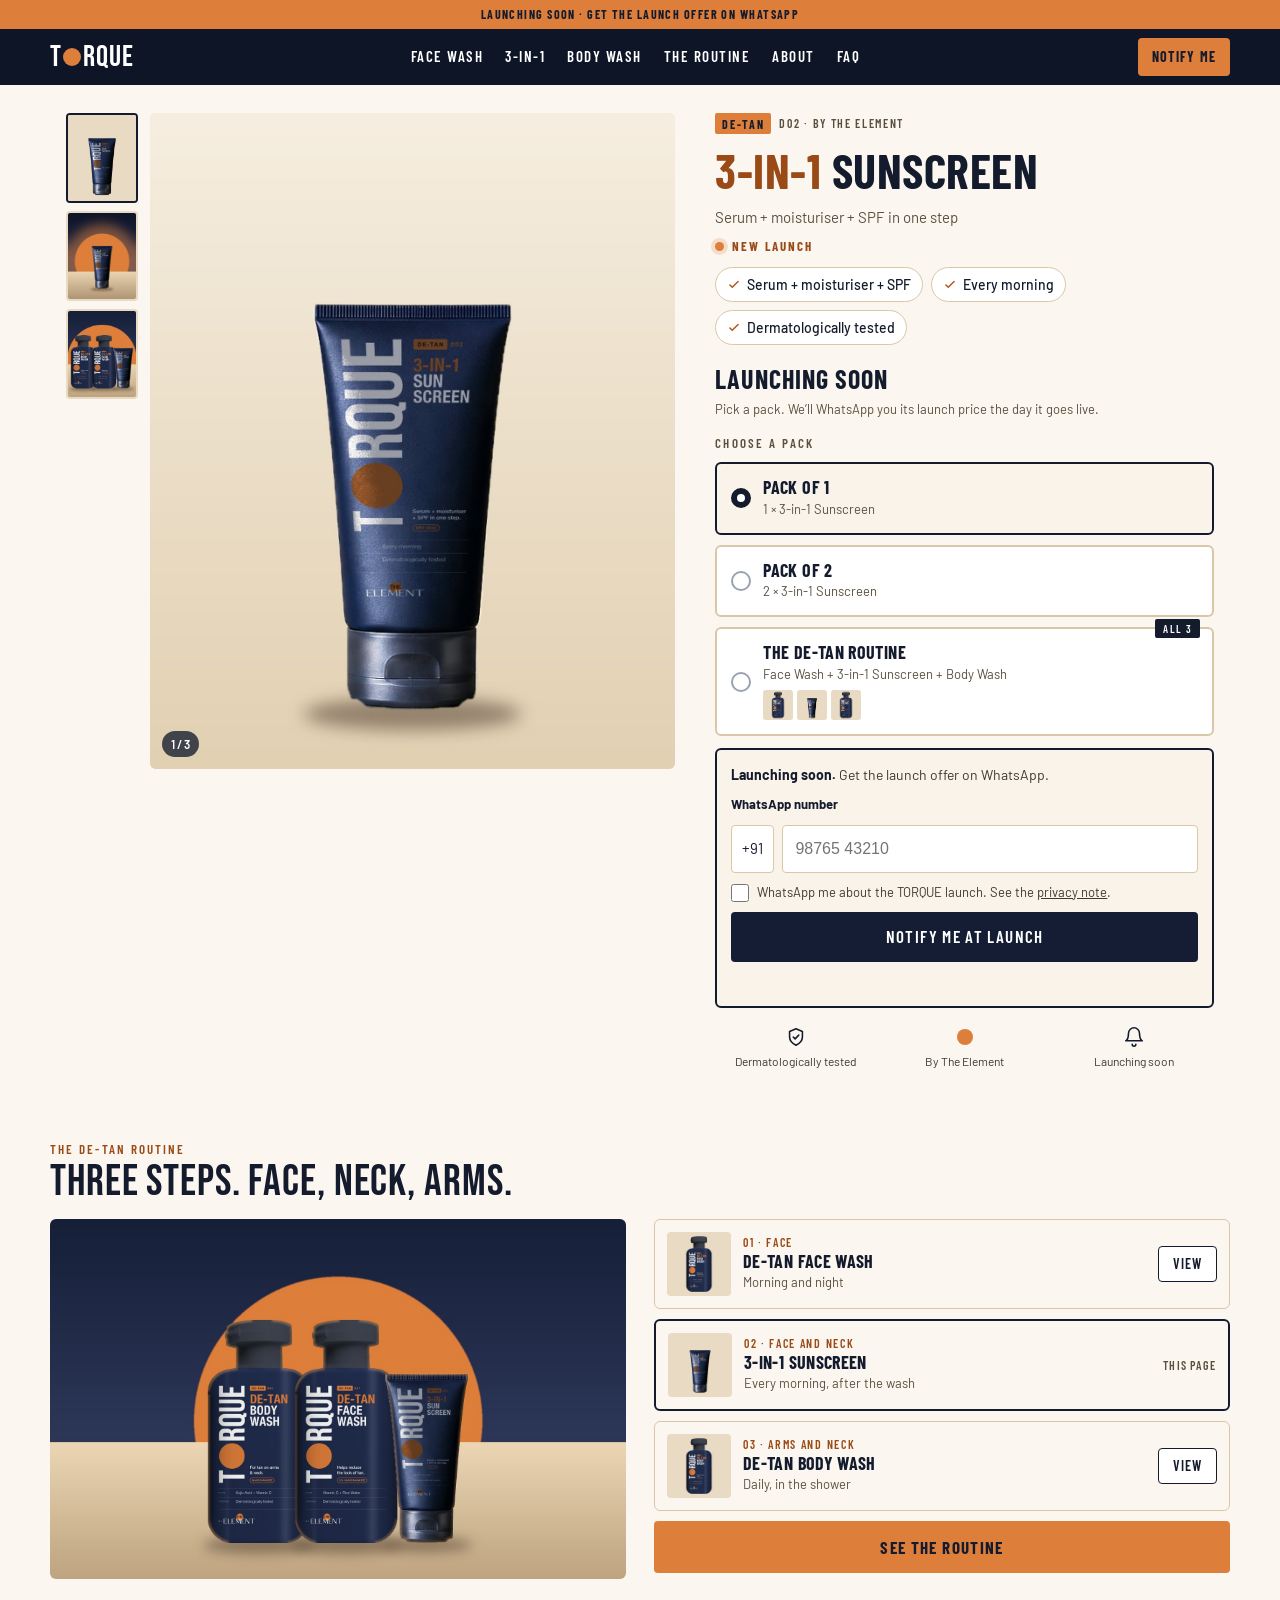
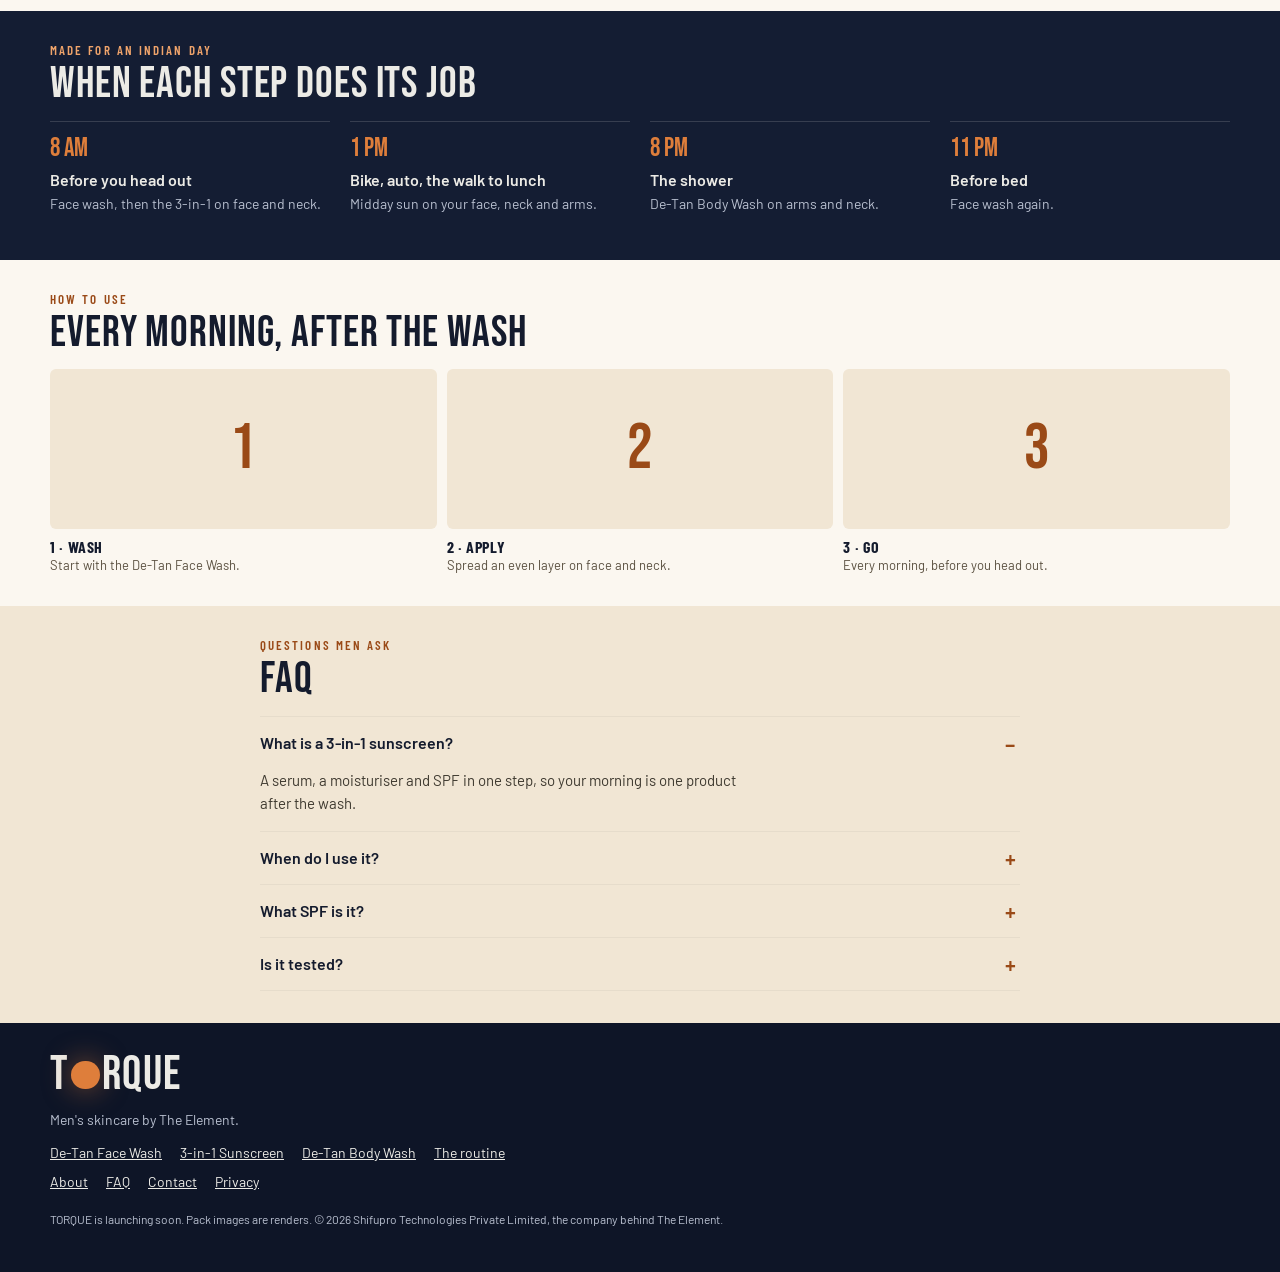
==== commit dbdb7341: "Product pages in the homepage colours (sand, night navy, orange); sand pack photos and thumbs Co-Aut" ====
--- a/3-in-1-sunscreen/index.html
+++ b/3-in-1-sunscreen/index.html
@@ -35,8 +35,8 @@
 <main>
 <div class="top">
   <section class="gallery" aria-label="Product photos">
-    <div class="stage"><img class="slide" src="../img/sunscreen-grey.jpg" width="1200" height="1500" alt="TORQUE 3-in-1 Sunscreen, navy tube with an orange dot, on light grey"><img class="slide" src="../img/sunscreen-sun.jpg" width="1200" height="1500" alt="TORQUE 3-in-1 Sunscreen in front of a rising orange sun" hidden loading="lazy"><img class="slide" src="../img/lineup-grey.jpg" width="1200" height="1500" alt="The TORQUE De-Tan routine: body wash, face wash and 3-in-1 sunscreen in a row" hidden loading="lazy"><span class="count"><span id="shotNo">1</span> / 3</span></div>
-    <div class="thumbs" role="group" aria-label="Choose a photo"><button type="button" aria-label="Photo 1" aria-pressed="true"><img src="../img/thumb-sunscreen.jpg" alt="" loading="lazy"></button><button type="button" aria-label="Photo 2" aria-pressed="false"><img src="../img/sunscreen-sun.jpg" alt="" loading="lazy"></button><button type="button" aria-label="Photo 3" aria-pressed="false"><img src="../img/lineup-grey.jpg" alt="" loading="lazy"></button></div>
+    <div class="stage"><img class="slide" src="../img/sunscreen-sand.jpg" width="1200" height="1500" alt="TORQUE 3-in-1 Sunscreen, navy tube with an orange dot, on warm sand"><img class="slide" src="../img/sunscreen-sun.jpg" width="1200" height="1500" alt="TORQUE 3-in-1 Sunscreen in front of a rising orange sun" hidden loading="lazy"><img class="slide" src="../img/lineup-sun.jpg" width="1200" height="1500" alt="The TORQUE De-Tan routine: body wash, face wash and 3-in-1 sunscreen in front of a low sun" hidden loading="lazy"><span class="count"><span id="shotNo">1</span> / 3</span></div>
+    <div class="thumbs" role="group" aria-label="Choose a photo"><button type="button" aria-label="Photo 1" aria-pressed="true"><img src="../img/thumb-sunscreen-sand.jpg" alt="" loading="lazy"></button><button type="button" aria-label="Photo 2" aria-pressed="false"><img src="../img/sunscreen-sun.jpg" alt="" loading="lazy"></button><button type="button" aria-label="Photo 3" aria-pressed="false"><img src="../img/lineup-sun.jpg" alt="" loading="lazy"></button></div>
   </section>
 
   <section class="buy" aria-label="Product">
@@ -58,7 +58,7 @@
         
       </button><button class="pack" type="button" role="radio" aria-checked="false" data-pack="The De-Tan Routine">
         <span class="dot" aria-hidden="true"></span>
-        <span class="txt"><span class="t">The De-Tan Routine</span><span class="s">Face Wash + 3-in-1 Sunscreen + Body Wash</span><span class="minis"><img src="../img/thumb-facewash.jpg" alt=""><img src="../img/thumb-sunscreen.jpg" alt=""><img src="../img/thumb-bodywash.jpg" alt=""></span></span>
+        <span class="txt"><span class="t">The De-Tan Routine</span><span class="s">Face Wash + 3-in-1 Sunscreen + Body Wash</span><span class="minis"><img src="../img/thumb-facewash-sand.jpg" alt=""><img src="../img/thumb-sunscreen-sand.jpg" alt=""><img src="../img/thumb-bodywash-sand.jpg" alt=""></span></span>
         <span class="badge">All 3</span>
       </button></div>
     <form class="signup" id="notify" novalidate>
@@ -83,17 +83,17 @@
   <div class="in">
     <div class="head"><div><p class="eyebrow">The De-Tan routine</p><h2 class="h2" id="h-routine">Three steps. Face, neck, arms.</h2></div></div>
     <div class="routine">
-      <img class="pic" src="../img/lineup-grey.jpg" width="1600" height="1000" alt="TORQUE De-Tan Body Wash, Face Wash and 3-in-1 Sunscreen in a row on light grey" loading="lazy">
+      <img class="pic" src="../img/lineup-sun.jpg" width="1600" height="1000" alt="TORQUE De-Tan Body Wash, Face Wash and 3-in-1 Sunscreen in a row in front of a low orange sun" loading="lazy">
       <div class="steps"><div class="step">
-          <img src="../img/thumb-facewash.jpg" alt="De-Tan Face Wash" loading="lazy">
+          <img src="../img/thumb-facewash-sand.jpg" alt="De-Tan Face Wash" loading="lazy">
           <div class="txt"><span class="where">01 · Face</span><span class="n">De-Tan Face Wash</span><span class="w">Morning and night</span></div>
           <div class="act"><a class="btn-line" href="../de-tan-face-wash/">View</a></div>
         </div><div class="step this">
-          <img src="../img/thumb-sunscreen.jpg" alt="3-in-1 Sunscreen" loading="lazy">
+          <img src="../img/thumb-sunscreen-sand.jpg" alt="3-in-1 Sunscreen" loading="lazy">
           <div class="txt"><span class="where">02 · Face and neck</span><span class="n">3-in-1 Sunscreen</span><span class="w">Every morning, after the wash</span></div>
           <div class="act"><span class="here">This page</span></div>
         </div><div class="step">
-          <img src="../img/thumb-bodywash.jpg" alt="De-Tan Body Wash" loading="lazy">
+          <img src="../img/thumb-bodywash-sand.jpg" alt="De-Tan Body Wash" loading="lazy">
           <div class="txt"><span class="where">03 · Arms and neck</span><span class="n">De-Tan Body Wash</span><span class="w">Daily, in the shower</span></div>
           <div class="act"><a class="btn-line" href="../de-tan-body-wash/">View</a></div>
         </div>
@@ -138,7 +138,7 @@
 
 <div class="bar-buy" aria-label="Launch list">
   <div class="row">
-    <img src="../img/thumb-sunscreen.jpg" alt="">
+    <img src="../img/thumb-sunscreen-sand.jpg" alt="">
     <div class="nm"><b>3-in-1 Sunscreen</b><span id="barPack">Pack of 1</span></div>
     <a class="btn btn-tan" href="#notify">Notify me</a>
   </div>
--- a/pdp.css
+++ b/pdp.css
@@ -184,9 +184,37 @@
 }
 @media (prefers-reduced-motion:reduce){.toast{transition:none}}
 
-/* ---- torquemen.com additions to the earlier product page (pre-launch: no prices, no cart) ---- */
-body{padding-bottom:calc(84px + env(safe-area-inset-bottom,0px))}
-.strip{display:block;text-decoration:none}
+/* ---- torquemen.com: the earlier product-page LAYOUT in the homepage (Sun) COLOURS (owner 11-12) ---- */
+:root{
+  --ink:#141b2d; --mist:#5a5040; --body:#3f3a30; --line:#e6dccb; --line2:#d9c7a8;
+  --ground:#e9dbc3; --band:#f1e6d4; --navy:#141d33; --bone:#ecebe6; --bone2:#b9c0d0;
+  --tan:#de7e3b; --tan-ink:#9a4a17; --deep:#0e1527; --paper:#fbf7f0; --sand3:#f9f3ea;
+}
+body{background:var(--paper);padding-bottom:calc(84px + env(safe-area-inset-bottom,0px))}
+.strip{display:block;text-decoration:none;background:var(--tan);color:var(--ink);font-weight:700}
+.strip b{color:var(--ink)}
+header.site{background:var(--deep);border-bottom:0}
+header.site .icon-btn{color:#fff}
+header.site .mark{color:#fff}
+.menu{background:var(--deep)!important;border-top:1px solid rgba(236,235,230,.10)!important}
+.menu a{color:#fff;border-bottom-color:rgba(236,235,230,.08)!important}
+.menu a small{color:var(--bone2)!important}
+nav.main a{color:#fff}
+nav.main a:hover{color:#f0a46b!important}
+.pack{background:#fff}
+.pack[aria-checked="true"]{background:var(--sand3)}
+.active{background:var(--sand3)}
+.step.this{border-color:var(--ink)}
+.chip{background:#fff}
+.day{background:var(--navy)}
+.day .eyebrow{color:#f0a46b}
+footer.site{background:var(--deep)}
+footer .mark i{box-shadow:0 0 28px rgba(222,126,59,.55)}
+.bar-buy{background:var(--deep);border-top:1px solid rgba(236,235,230,.12)}
+.bar-buy .nm b{color:#fff}
+.bar-buy .nm span{color:var(--bone2)}
+.signup{background:var(--sand3)!important}
+.toast{background:#fff;color:var(--ink)}
 header.site .in{gap:8px}
 .lhs{display:flex;align-items:center;gap:2px}
 .hdr-cta{height:38px;padding:0 14px;font-size:14px;display:inline-flex;align-items:center;text-decoration:none}
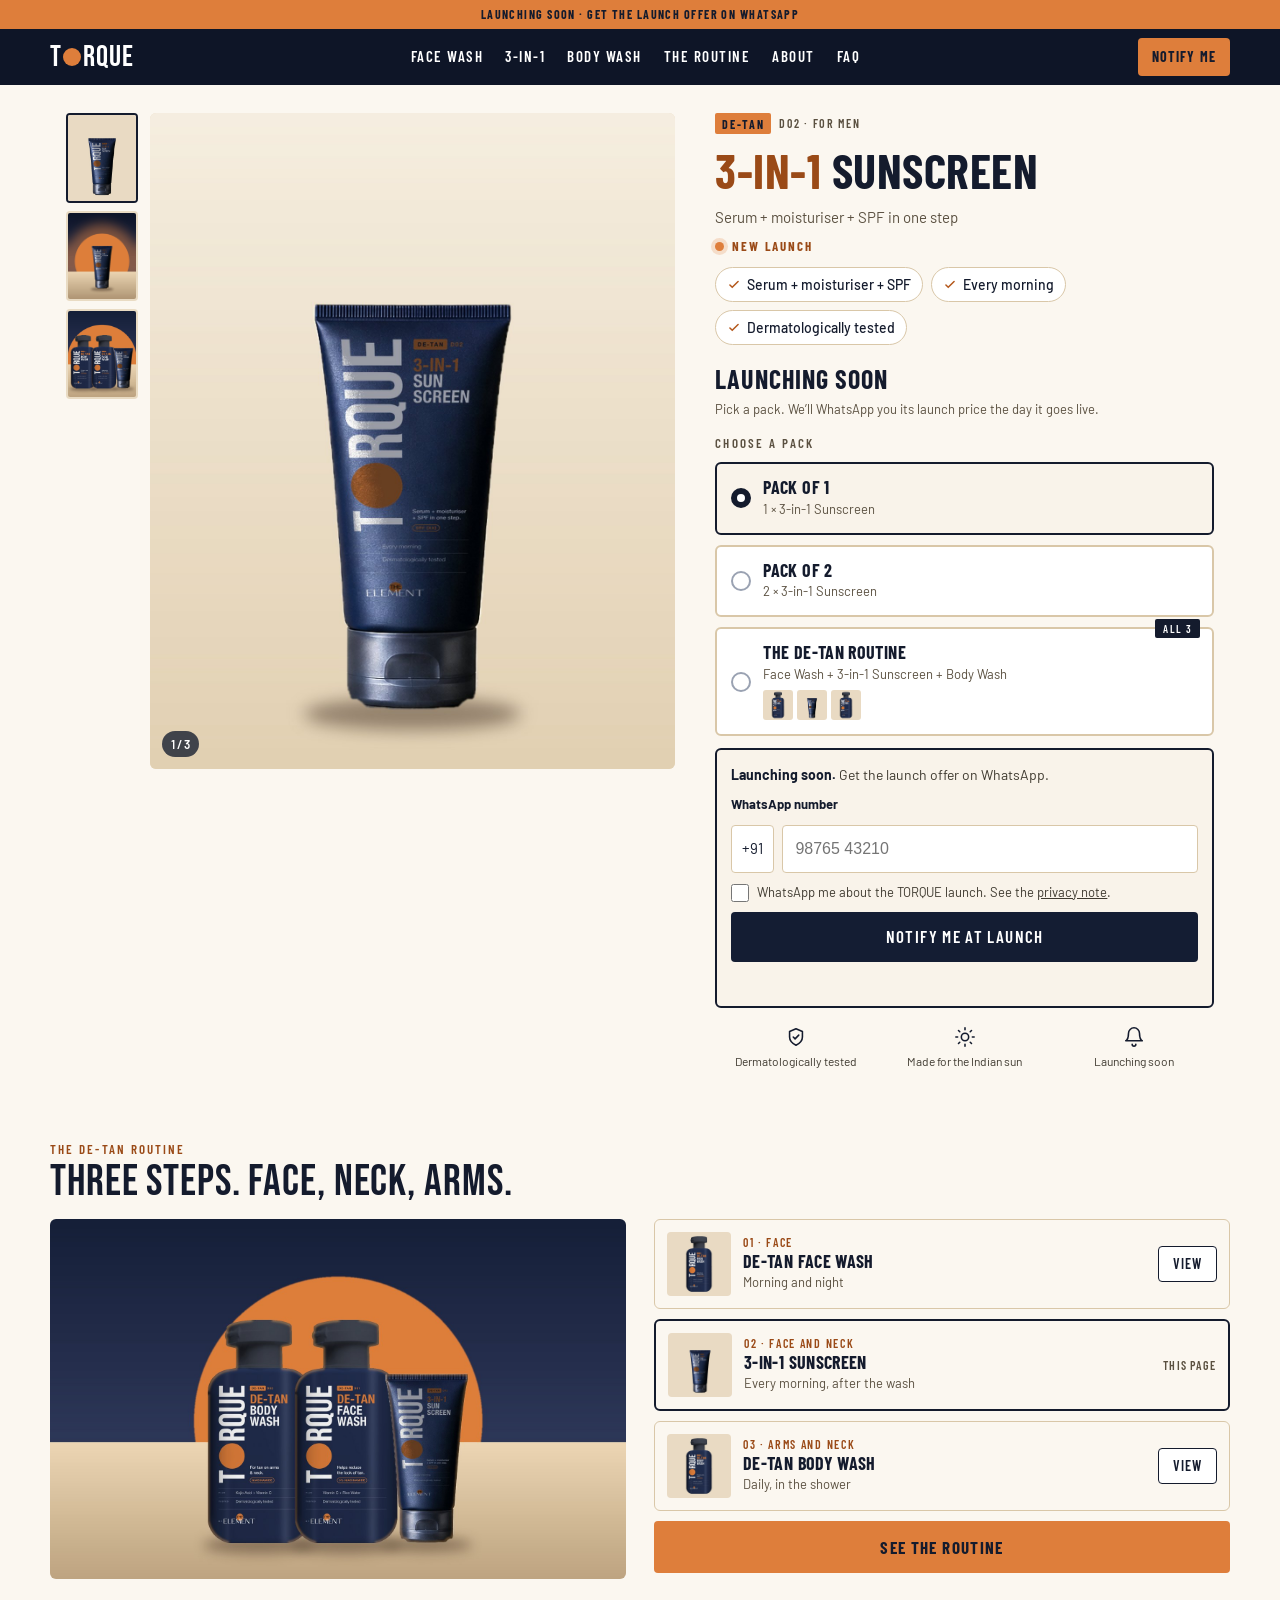
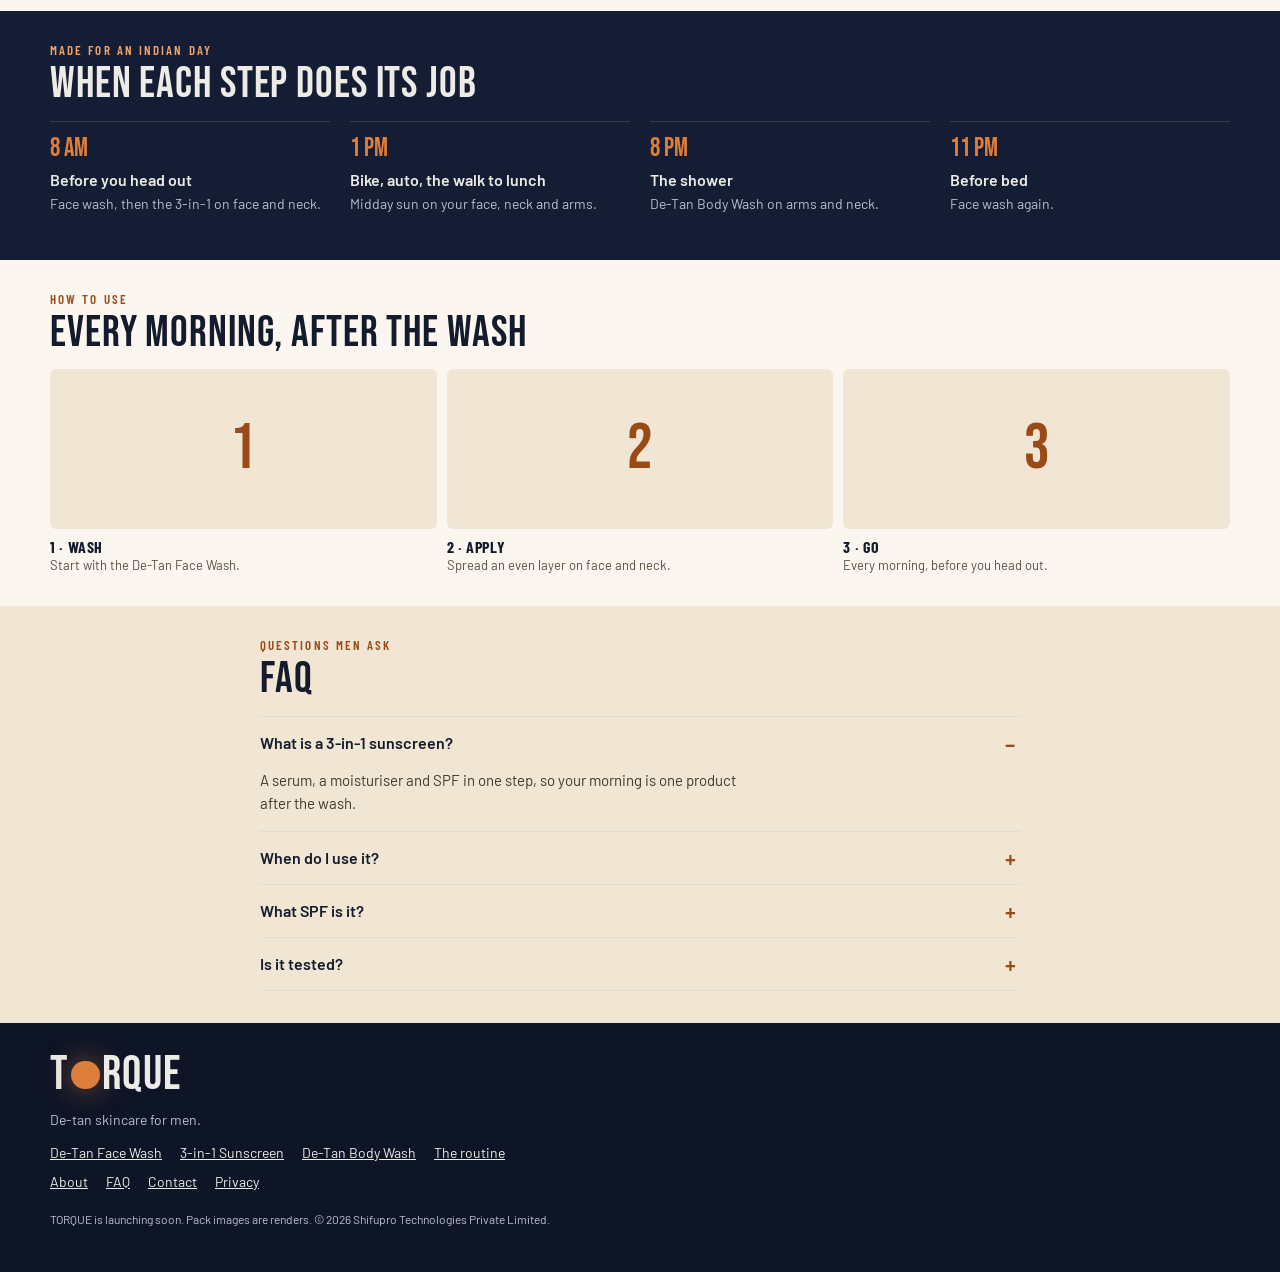
==== commit 50352609: "Remove 'by The Element' from the site for now (owner) Co-Authored-By: Claude Opus 5.5 <noreply@anthr" ====
--- a/3-in-1-sunscreen/index.html
+++ b/3-in-1-sunscreen/index.html
@@ -31,7 +31,7 @@
     <a class="btn btn-tan hdr-cta" href="#notify">Notify me</a>
   </div>
 </header>
-<nav class="menu" id="menu" aria-label="Menu"><a href="../de-tan-face-wash/">Face wash<small>3% Niacinamide + Vitamin C + Rice Water</small></a><a href="../3-in-1-sunscreen/">3-in-1<small>Serum + moisturiser + SPF in one step</small></a><a href="../de-tan-body-wash/">Body wash<small>Niacinamide + Kojic Acid + Vitamin C</small></a><a href="../routine/">The routine<small>All 3, step by step</small></a><a href="../about/">About<small>TORQUE by The Element</small></a><a href="../faq/">FAQ</a><a href="../contact/">Contact</a></nav>
+<nav class="menu" id="menu" aria-label="Menu"><a href="../de-tan-face-wash/">Face wash<small>3% Niacinamide + Vitamin C + Rice Water</small></a><a href="../3-in-1-sunscreen/">3-in-1<small>Serum + moisturiser + SPF in one step</small></a><a href="../de-tan-body-wash/">Body wash<small>Niacinamide + Kojic Acid + Vitamin C</small></a><a href="../routine/">The routine<small>All 3, step by step</small></a><a href="../about/">About<small>Why TORQUE</small></a><a href="../faq/">FAQ</a><a href="../contact/">Contact</a></nav>
 <main>
 <div class="top">
   <section class="gallery" aria-label="Product photos">
@@ -40,7 +40,7 @@
   </section>
 
   <section class="buy" aria-label="Product">
-    <div class="tagrow"><span class="tag">DE-TAN</span><span>D02 · BY THE ELEMENT</span></div>
+    <div class="tagrow"><span class="tag">DE-TAN</span><span>D02 · FOR MEN</span></div>
     <h1 id="h1"><em>3-in-1</em> Sunscreen</h1>
     <p class="sub">Serum + moisturiser + SPF in one step</p>
     <p class="newl"><i aria-hidden="true"></i>New launch</p>
@@ -73,7 +73,7 @@
     </form>
     <div class="trust">
       <div><svg width="22" height="22" viewBox="0 0 24 24" fill="none" stroke="#141b2d" stroke-width="1.7" stroke-linecap="round" stroke-linejoin="round" aria-hidden="true"><path d="M12 3l7 3v6c0 4-3 7-7 9-4-2-7-5-7-9V6z"/><path d="M9 12l2 2 4-4"/></svg>Dermatologically tested</div>
-      <div><span aria-hidden="true" style="width:22px;height:22px;display:flex;align-items:center;justify-content:center"><span style="width:16px;height:16px;border-radius:50%;background:#de7e3b"></span></span>By The Element</div>
+      <div><svg width="22" height="22" viewBox="0 0 24 24" fill="none" stroke="#141b2d" stroke-width="1.7" stroke-linecap="round" stroke-linejoin="round" aria-hidden="true"><circle cx="12" cy="12" r="4"/><path d="M12 2v2M12 20v2M4.9 4.9l1.4 1.4M17.7 17.7l1.4 1.4M2 12h2M20 12h2M4.9 19.1l1.4-1.4M17.7 6.3l1.4-1.4"/></svg>Made for the Indian sun</div>
       <div><svg width="22" height="22" viewBox="0 0 24 24" fill="none" stroke="#141b2d" stroke-width="1.7" stroke-linecap="round" stroke-linejoin="round" aria-hidden="true"><path d="M6 8a6 6 0 0 1 12 0c0 7 3 8 3 8H3s3-1 3-8"/><path d="M10 20a2 2 0 0 0 4 0"/></svg>Launching soon</div>
     </div>
   </section>
@@ -129,10 +129,10 @@
 <footer class="site wrap">
   <div class="in">
     <span class="mark" role="img" aria-label="TORQUE"><span aria-hidden="true">T</span><i aria-hidden="true"></i><span aria-hidden="true">RQUE</span></span>
-    <p>Men's skincare by The Element.</p>
+    <p>De-tan skincare for men.</p>
     <nav aria-label="Products"><a href="../de-tan-face-wash/">De-Tan Face Wash</a><a href="../3-in-1-sunscreen/">3-in-1 Sunscreen</a><a href="../de-tan-body-wash/">De-Tan Body Wash</a><a href="../routine/">The routine</a></nav>
     <nav aria-label="Help" style="margin-top:8px"><a href="../about/">About</a><a href="../faq/">FAQ</a><a href="../contact/">Contact</a><a href="../privacy/">Privacy</a></nav>
-    <p class="note">TORQUE is launching soon. Pack images are renders. © 2026 Shifupro Technologies Private Limited, the company behind The Element.</p>
+    <p class="note">TORQUE is launching soon. Pack images are renders. © 2026 Shifupro Technologies Private Limited.</p>
   </div>
 </footer>
 
